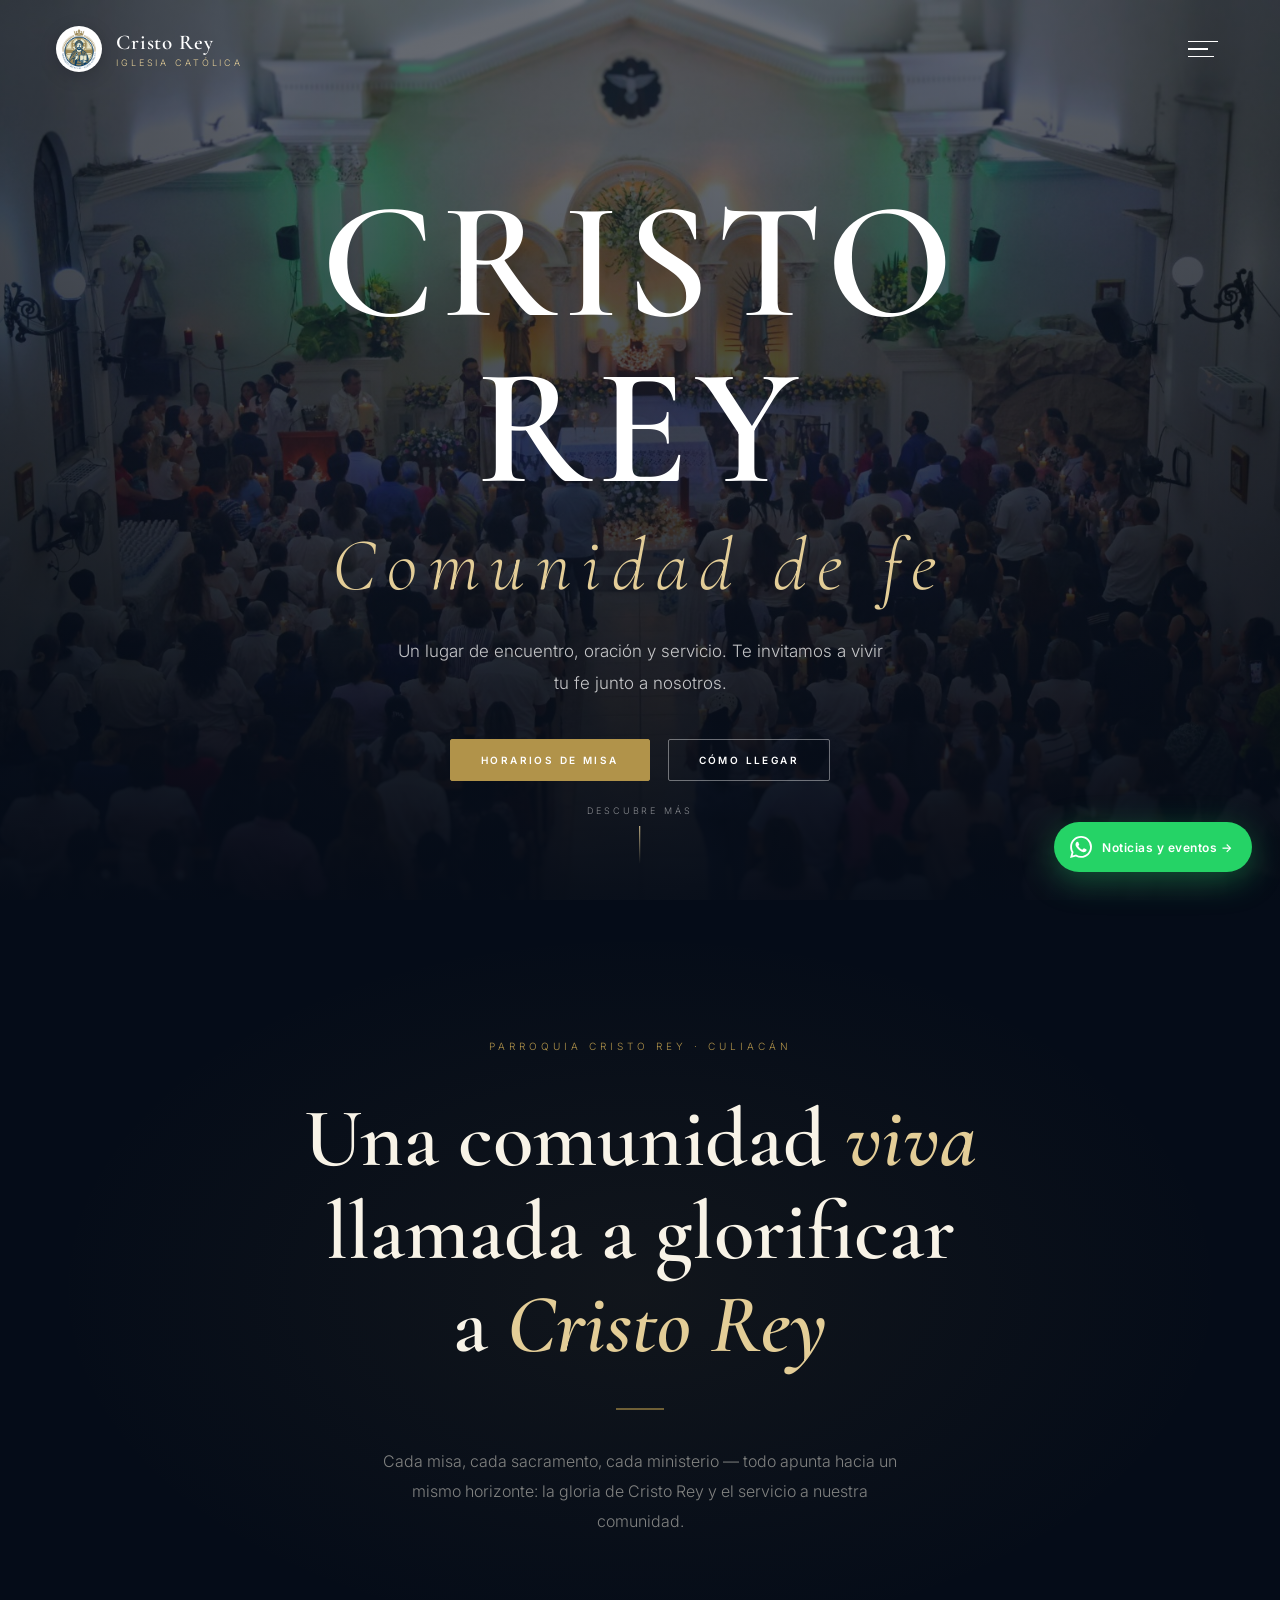
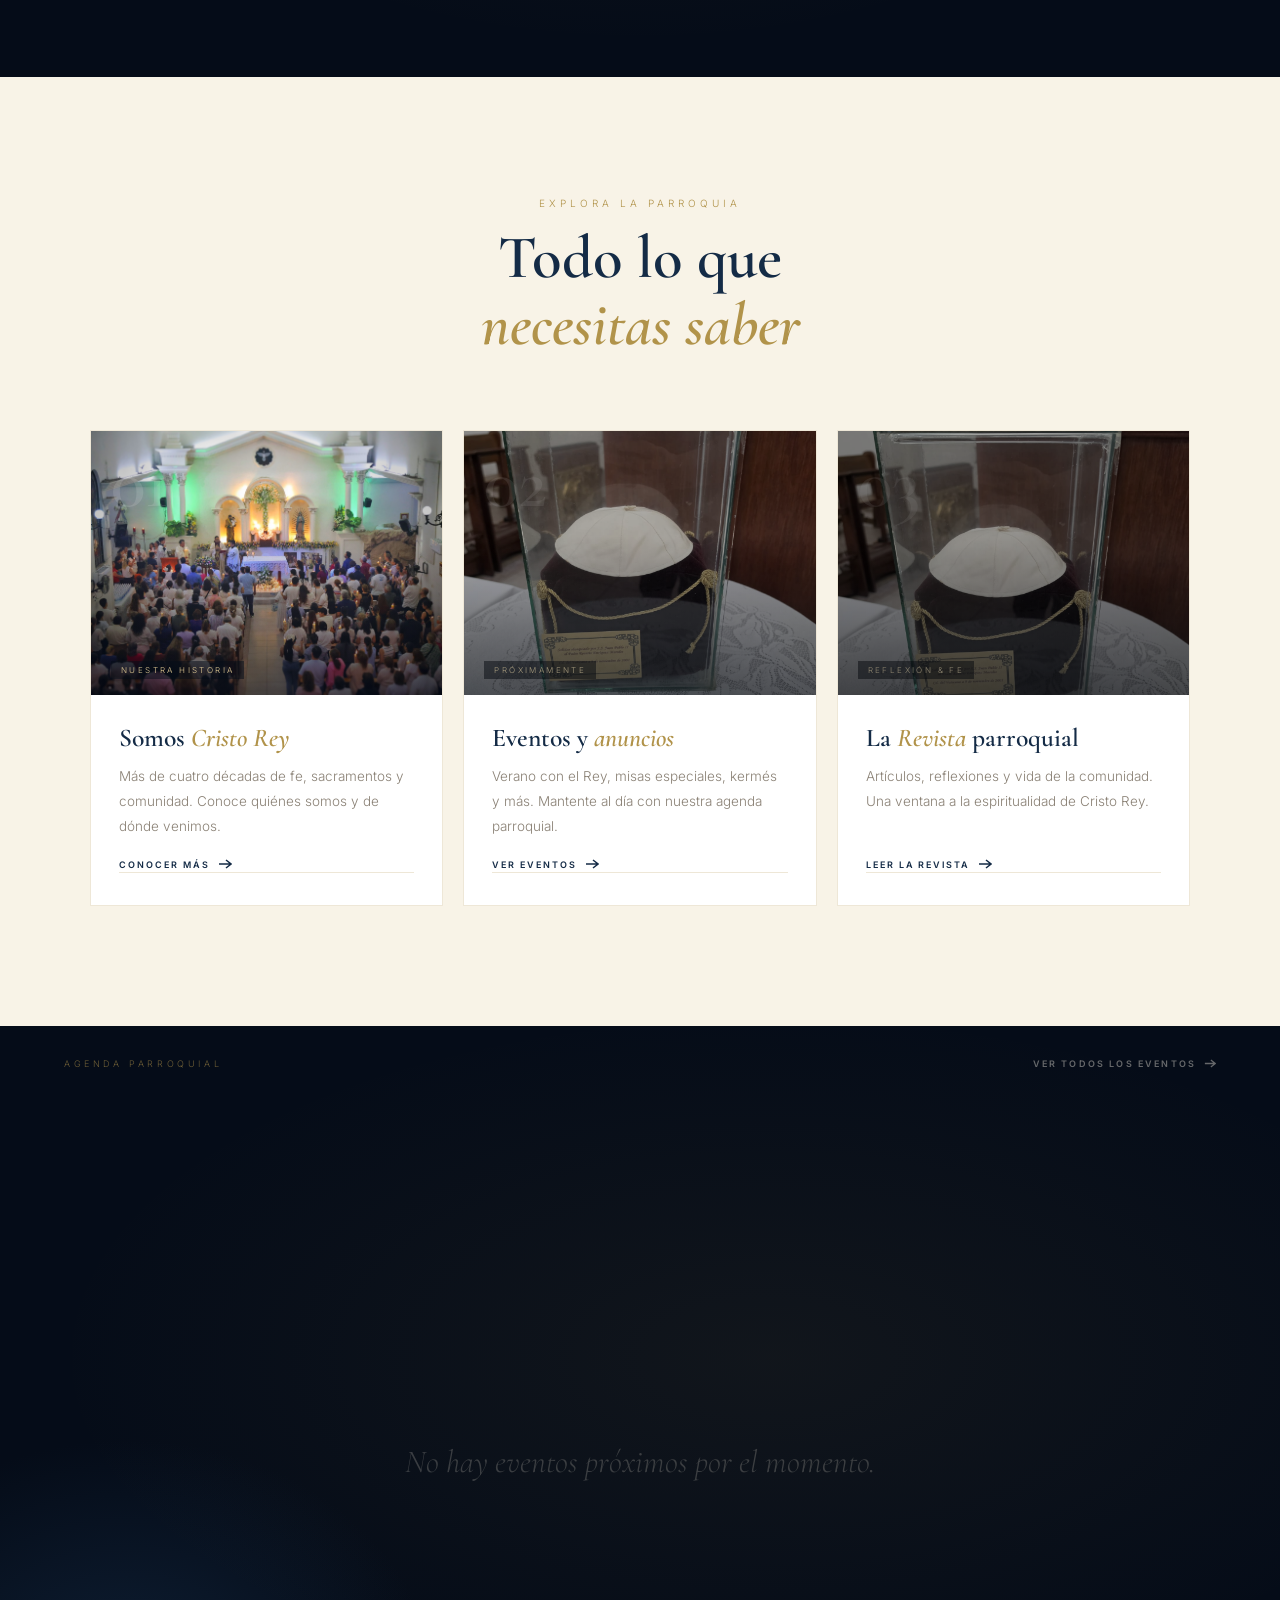
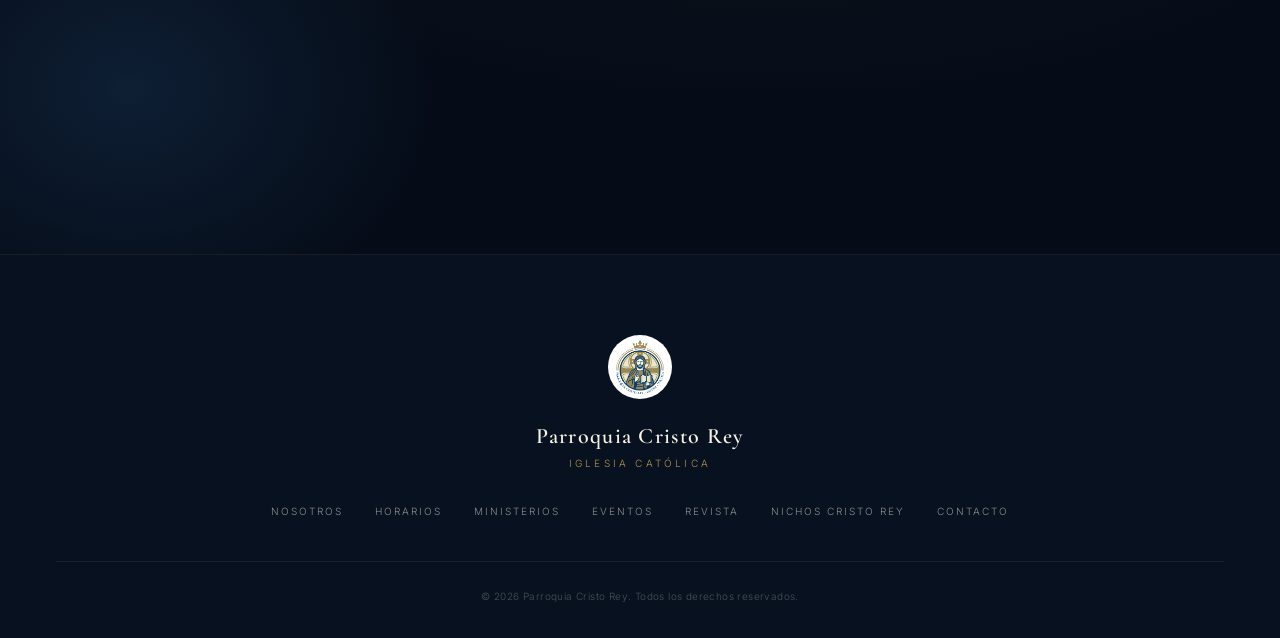
==== index.html @ 1d9d5482 "Events: always-running countdown, days/hours/min, live state fixed" ====
<!DOCTYPE html>
<html lang="es">
<head>
  <meta charset="UTF-8"/>
  <meta name="viewport" content="width=device-width, initial-scale=1.0"/>
  <title>Parroquia Cristo Rey</title>
  <meta name="description" content="Parroquia Cristo Rey — Iglesia Católica en Culiacán, Sinaloa. Horarios de misas, sacramentos, ministerios y eventos."/>
  <!-- Favicon -->
  <link rel="icon" type="image/png" href="/TNY-Media/assets/logo.png"/>
  <link rel="apple-touch-icon" href="/TNY-Media/assets/logo.png"/>
  <!-- Open Graph -->
  <meta property="og:site_name" content="Parroquia Cristo Rey"/>
  <meta property="og:locale" content="es_MX"/>
  <meta property="og:image" content="/TNY-Media/assets/hero.jpeg"/>
  <link href="https://fonts.googleapis.com/css2?family=Cormorant+Garamond:ital,wght@0,300;0,400;0,500;0,600;1,300;1,400;1,600&family=Inter:wght@300;400;500;600;700;800;900&display=swap" rel="stylesheet"/>
  <style>
    *, *::before, *::after { box-sizing: border-box; margin: 0; padding: 0; }
    :root {
      --navy: #142b46; --navy2: #08111f; --black: #050c18;
      --gold: #b1934a; --gold2: #e3cd97;
      --cream: #f8f3e7; --paper: #efe6d2; --ink: #1a2230;
      --mid: #8a8175; --line: rgba(177,147,74,0.22); --white: #ffffff;
    }
    html { scroll-behavior: smooth; }
    body { font-family: 'Inter', sans-serif; font-weight: 300; color: var(--ink); background: var(--cream); overflow-x: hidden; }
    h1, h2, h3, h4 { font-family: 'Cormorant Garamond', serif; }
    img { max-width: 100%; display: block; }
    a { text-decoration: none; }

    .reveal { opacity: 0; transform: translateY(28px); transition: opacity 0.9s ease, transform 0.9s ease; }
    .reveal-scale { opacity: 0; transform: scale(0.96); transition: opacity 0.9s ease, transform 0.9s ease; }
    .reveal.in, .reveal-scale.in { opacity: 1; transform: none; }

    /* SCROLL PROGRESS */
    #scrollBar { position: fixed; top: 0; left: 0; height: 3px; background: linear-gradient(90deg, var(--gold), var(--gold2)); width: 0%; z-index: 1002; transition: width 0.1s linear; }

    /* HEADER */
    header {
      position: fixed; top: 0; left: 0; right: 0; z-index: 1001;
      display: flex; align-items: center; justify-content: space-between;
      padding: 26px 56px;
      transition: background 0.4s, padding 0.4s, border-color 0.4s, box-shadow 0.4s;
      border-bottom: 1px solid transparent;
    }
    header.solid { background: rgba(248,243,231,0.92); backdrop-filter: blur(10px); padding: 16px 56px; border-color: var(--line); box-shadow: 0 8px 30px rgba(20,43,70,0.05); }
    .brand { display: flex; align-items: center; gap: 14px; color: var(--white); transition: color 0.4s; }
    header.solid .brand { color: var(--navy); }
    .brand-logo { width: 46px; height: 46px; border-radius: 50%; background: var(--white); display: flex; align-items: center; justify-content: center; flex-shrink: 0; overflow: hidden; padding: 3px; box-shadow: 0 4px 18px rgba(0,0,0,0.18); }
    .brand-logo img { width: 100%; height: 100%; object-fit: contain; }
    .brand-text { display: flex; flex-direction: column; line-height: 1.25; }
    .brand-text .name { font-family: 'Cormorant Garamond', serif; font-weight: 600; font-size: 21px; letter-spacing: 0.04em; }
    .brand-text .sub { font-size: 9px; letter-spacing: 0.32em; text-transform: uppercase; color: var(--gold2); }
    header.solid .brand-text .sub { color: var(--gold); }
    .menu-btn { display: flex; flex-direction: column; justify-content: center; gap: 6px; background: none; border: none; cursor: pointer; padding: 6px; z-index: 1001; color: var(--white); transition: color 0.4s; }
    header.solid .menu-btn { color: var(--navy); }
    .menu-btn span { display: block; height: 1.5px; background: currentColor; transition: width 0.4s, transform 0.4s, opacity 0.3s; }
    .menu-btn span:nth-child(1) { width: 30px; }
    .menu-btn span:nth-child(2) { width: 20px; }
    .menu-btn span:nth-child(3) { width: 26px; }
    .menu-btn.open span:nth-child(1) { width: 26px; transform: translateY(7.5px) rotate(45deg); }
    .menu-btn.open span:nth-child(2) { opacity: 0; width: 0; }
    .menu-btn.open span:nth-child(3) { width: 26px; transform: translateY(-7.5px) rotate(-45deg); }

    /* NAV OVERLAY */
    .nav-overlay { position: fixed; inset: 0; z-index: 1000; display: grid; grid-template-columns: 1fr 400px; pointer-events: none; overflow: hidden; }
    .nav-panel-left { background: var(--black); display: flex; flex-direction: column; justify-content: center; padding: 100px 72px 80px; transform: translateX(-100%); transition: transform 0.72s cubic-bezier(0.76,0,0.24,1); }
    .nav-panel-right { position: relative; overflow-y: auto; overflow-x: hidden; transform: translateX(100%); transition: transform 0.72s cubic-bezier(0.76,0,0.24,1) 0.06s; background: linear-gradient(135deg, #0d1e36 0%, #1a3875 40%, #b1934a 80%, #e8a020 100%); }
    .nav-panel-right-inner { position: relative; z-index: 1; min-height: 100%; display: flex; flex-direction: column; justify-content: flex-end; padding: 120px 44px 56px; }
    .nav-overlay.open { pointer-events: all; }
    .nav-overlay.open .nav-panel-left { transform: translateX(0); }
    .nav-overlay.open .nav-panel-right { transform: translateX(0); }
    .nav-links { list-style: none; }
    .nav-links li { opacity: 0; transform: translateY(24px); transition: opacity 0.5s ease, transform 0.5s ease; }
    .nav-overlay.open .nav-links li:nth-child(1) { opacity:1; transform:none; transition-delay:0.30s; }
    .nav-overlay.open .nav-links li:nth-child(2) { opacity:1; transform:none; transition-delay:0.38s; }
    .nav-overlay.open .nav-links li:nth-child(3) { opacity:1; transform:none; transition-delay:0.46s; }
    .nav-overlay.open .nav-links li:nth-child(4) { opacity:1; transform:none; transition-delay:0.54s; }
    .nav-overlay.open .nav-links li:nth-child(5) { opacity:1; transform:none; transition-delay:0.62s; }
    .nav-overlay.open .nav-links li:nth-child(6) { opacity:1; transform:none; transition-delay:0.70s; }
    .nav-links a { display: block; font-family: 'Cormorant Garamond', serif; font-size: clamp(2.8rem, 5.5vw, 4.4rem); font-weight: 600; line-height: 1.1; color: rgba(248,243,231,0.18); padding: 10px 0; letter-spacing: 0.02em; transition: color 0.3s, letter-spacing 0.4s; position: relative; }
    .nav-links a:hover { color: var(--cream); letter-spacing: 0.06em; }
    .nav-links a span { display: inline-block; position: relative; }
    .nav-links a span::after { content: ''; position: absolute; left: 0; bottom: -2px; width: 0; height: 1px; background: var(--gold); transition: width 0.4s; }
    .nav-links a:hover span::after { width: 100%; }
    .nav-bottom { margin-top: 48px; padding-top: 28px; border-top: 1px solid rgba(177,147,74,0.2); display: flex; gap: 40px; opacity: 0; transition: opacity 0.5s ease 0.75s; }
    .nav-overlay.open .nav-bottom { opacity: 1; }
    .nav-bottom-item { font-size: 11px; letter-spacing: 0.2em; text-transform: uppercase; color: rgba(248,243,231,0.35); line-height: 1.8; }
    .nav-bottom-item strong { display: block; color: rgba(248,243,231,0.65); font-weight: 500; margin-bottom: 4px; }
    .nav-event-badge { display: inline-block; background: var(--gold); color: var(--white); font-size: 9px; font-weight: 600; letter-spacing: 0.24em; text-transform: uppercase; padding: 5px 12px; margin-bottom: 20px; opacity: 0; transform: translateY(16px); transition: opacity 0.5s ease 0.6s, transform 0.5s ease 0.6s; }
    .nav-event-title { font-family: 'Cormorant Garamond', serif; font-size: clamp(2.4rem, 4vw, 3.6rem); font-weight: 600; line-height: 1.1; color: var(--white); margin-bottom: 16px; opacity: 0; transform: translateY(16px); transition: opacity 0.5s ease 0.68s, transform 0.5s ease 0.68s; }
    .nav-event-meta { font-size: 12px; letter-spacing: 0.2em; text-transform: uppercase; color: rgba(255,255,255,0.58); margin-bottom: 28px; line-height: 1.9; opacity: 0; transform: translateY(12px); transition: opacity 0.5s ease 0.74s, transform 0.5s ease 0.74s; }
    .nav-event-cta { display: inline-flex; align-items: center; gap: 10px; font-size: 10px; font-weight: 600; letter-spacing: 0.24em; text-transform: uppercase; color: var(--cream); border: 1px solid rgba(255,255,255,0.35); padding: 14px 26px; opacity: 0; transform: translateY(12px); transition: opacity 0.5s ease 0.80s, transform 0.5s ease 0.80s, background 0.3s, border-color 0.3s; }
    .nav-event-cta:hover { background: var(--gold); border-color: var(--gold); }
    .nav-overlay.open .nav-event-badge, .nav-overlay.open .nav-event-title, .nav-overlay.open .nav-event-meta, .nav-overlay.open .nav-event-cta { opacity: 1; transform: none; }
    .nav-event-deco { position: absolute; top: 0; right: 0; width: 70%; height: 100%; background: radial-gradient(ellipse at top right, rgba(255,255,255,0.06) 0%, transparent 60%); pointer-events: none; }
    .nav-event-number { position: absolute; top: 40px; right: 36px; font-family: 'Cormorant Garamond', serif; font-size: 9rem; font-weight: 600; line-height: 1; color: rgba(255,255,255,0.04); pointer-events: none; letter-spacing: -0.04em; }

    /* HERO */
    .hero {
      position: relative; min-height: 100vh;
      display: flex; flex-direction: column; align-items: center; justify-content: center;
      text-align: center; padding: 140px 24px 80px; overflow: hidden;
    }
    .hero-bg {
      position: absolute; inset: 0;
      background: url('assets/hero.jpeg') center 28% / cover no-repeat;
      will-change: transform;
    }
    .hero-bg::after {
      content: ''; position: absolute; inset: 0;
      background: linear-gradient(180deg, rgba(5,12,24,0.55) 0%, rgba(5,12,24,0.82) 65%, rgba(5,12,24,0.97) 100%);
    }
    .hero-content { position: relative; z-index: 2; max-width: 940px; }
    .hero-eyebrow { display: block; font-size: 11px; letter-spacing: 0.5em; text-transform: uppercase; color: var(--gold2); margin-bottom: 30px; animation: heroIn 1s ease 0.2s both; }
    .hero h1 { font-weight: 600; font-size: clamp(4.5rem, 13vw, 11rem); line-height: 1; letter-spacing: 0.04em; color: var(--white); text-transform: uppercase; animation: heroIn 1s ease 0.5s both; }
    .hero h1 em { display: block; font-style: italic; font-weight: 300; font-size: 0.45em; letter-spacing: 0.15em; color: var(--gold2); text-transform: none; margin-top: 16px; }
    .hero p { font-size: 17px; line-height: 1.9; color: rgba(255,255,255,0.75); max-width: 500px; margin: 32px auto 40px; font-weight: 300; animation: heroIn 1s ease 0.8s both; }
    .hero-cta { display: flex; gap: 18px; justify-content: center; flex-wrap: wrap; animation: heroIn 1s ease 1.0s both; }
    .btn { display: inline-block; font-size: 10px; font-weight: 600; letter-spacing: 0.24em; text-transform: uppercase; padding: 14px 30px; border-radius: 2px; transition: all 0.25s; border: 1px solid transparent; }
    .btn-gold { background: var(--gold); color: var(--white); border-color: var(--gold); }
    .btn-gold:hover { background: transparent; color: var(--gold); }
    .btn-outline { border-color: rgba(255,255,255,0.4); color: var(--white); }
    .btn-outline:hover { background: rgba(255,255,255,0.1); border-color: var(--gold2); }
    .hero-scroll { position: absolute; bottom: 36px; left: 50%; transform: translateX(-50%); z-index: 2; display: flex; flex-direction: column; align-items: center; gap: 10px; color: rgba(255,255,255,0.5); font-size: 9px; letter-spacing: 0.32em; text-transform: uppercase; }
    .hero-scroll .stick { width: 1px; height: 38px; background: linear-gradient(180deg, var(--gold2), transparent); animation: stickPulse 2.4s ease-in-out infinite; }
    @keyframes stickPulse { 0%,100% { opacity:0.4; } 50% { opacity:1; } }
    @keyframes heroIn { from { opacity:0; transform: translateY(32px); } to { opacity:1; transform:none; } }

    /* STATEMENT */
    .statement { background: var(--black); padding: 140px 24px; text-align: center; position: relative; overflow: hidden; }
    .statement::before { content: ''; position: absolute; inset: 0; background: radial-gradient(ellipse at 50% 50%, rgba(177,147,74,0.07) 0%, transparent 65%); }
    .statement-inner { position: relative; z-index: 1; max-width: 900px; margin: 0 auto; }
    .st-tag { font-size: 10px; letter-spacing: 0.4em; text-transform: uppercase; color: var(--gold); margin-bottom: 40px; display: block; }
    .st-text { font-family: 'Cormorant Garamond', serif; font-weight: 600; font-size: clamp(2.6rem, 6.5vw, 5.5rem); line-height: 1.12; color: var(--cream); }
    .st-text em { font-style: italic; color: var(--gold2); }
    .st-line { width: 48px; height: 2px; background: var(--gold); margin: 36px auto; opacity: 0.6; }
    .st-sub { font-size: 16px; color: rgba(248,243,231,0.5); line-height: 1.9; max-width: 520px; margin: 0 auto; }

    /* TEASER CARDS */
    .teasers { background: var(--cream); padding: 120px 56px; }
    .teasers-head { text-align: center; margin-bottom: 72px; }
    .teasers-head .label { font-size: 10px; letter-spacing: 0.4em; text-transform: uppercase; color: var(--gold); margin-bottom: 16px; display: block; }
    .teasers-head h2 { font-family: 'Cormorant Garamond', serif; font-weight: 600; font-size: clamp(2.4rem, 5vw, 3.8rem); color: var(--navy); line-height: 1.1; }
    .teasers-head h2 em { font-style: italic; color: var(--gold); }
    .teasers-grid { display: grid; grid-template-columns: repeat(3, 1fr); gap: 20px; max-width: 1100px; margin: 0 auto; }
    .teaser-card {
      position: relative; overflow: hidden; border: 1px solid var(--line);
      display: flex; flex-direction: column; min-height: 420px;
      transition: box-shadow 0.35s, transform 0.35s;
      background: var(--white);
    }
    .teaser-card:hover { box-shadow: 0 24px 60px rgba(20,43,70,0.12); transform: translateY(-6px); }
    .teaser-img {
      aspect-ratio: 4/3; flex-shrink: 0;
      background: url('assets/hero.jpeg') center / cover no-repeat;
      position: relative;
    }
    .teaser-img::after { content: ''; position: absolute; inset: 0; background: linear-gradient(to bottom, transparent 40%, rgba(5,12,24,0.55) 100%); transition: opacity 0.35s; }
    .teaser-card:hover .teaser-img::after { opacity: 0.7; }
    .teaser-img-dark { background-image: url('assets/gallery/images/1782245668051.jpeg'); background-position: center; filter: brightness(0.75) saturate(0.7); }
    .teaser-img-mid { background-image: url('assets/gallery/images/1782245670287.jpeg'); background-position: center 40%; filter: brightness(0.65) saturate(0.6); }
    .teaser-num { position: absolute; top: 16px; left: 20px; font-family: 'Cormorant Garamond', serif; font-size: 4.5rem; font-weight: 600; color: rgba(255,255,255,0.12); line-height: 1; z-index: 1; }
    .teaser-tag { position: absolute; bottom: 16px; left: 20px; font-size: 8px; letter-spacing: 0.3em; text-transform: uppercase; color: var(--gold2); background: rgba(5,12,24,0.5); padding: 4px 10px; z-index: 1; }
    .teaser-body { padding: 28px 28px 32px; flex: 1; display: flex; flex-direction: column; }
    .teaser-body h3 { font-family: 'Cormorant Garamond', serif; font-weight: 600; font-size: 1.6rem; color: var(--navy); margin-bottom: 10px; line-height: 1.2; }
    .teaser-body h3 em { font-style: italic; color: var(--gold); }
    .teaser-body p { font-size: 13.5px; line-height: 1.85; color: var(--mid); flex: 1; }
    .teaser-link { display: inline-flex; align-items: center; gap: 8px; margin-top: 20px; font-size: 9px; font-weight: 600; letter-spacing: 0.22em; text-transform: uppercase; color: var(--navy); border-bottom: 1px solid var(--line); padding-bottom: 2px; transition: color 0.2s, border-color 0.2s; }
    .teaser-link:hover { color: var(--gold); border-color: var(--gold); }
    .teaser-link svg { transition: transform 0.2s; }
    .teaser-card:hover .teaser-link svg { transform: translateX(4px); }

    /* NEXT EVENT TEASER */
    /* ── CINEMATIC EVENTS SECTION ── */
    .events-sec {
      position: relative; background: var(--black); overflow: hidden;
      min-height: 92vh; display: flex; flex-direction: column;
    }
    /* Atmospheric background glow */
    .events-sec::before {
      content: ''; position: absolute; inset: 0; pointer-events: none;
      background: radial-gradient(ellipse 80% 60% at 60% 40%, rgba(177,147,74,0.07) 0%, transparent 70%),
                  radial-gradient(ellipse 40% 50% at 10% 80%, rgba(20,43,70,0.6) 0%, transparent 60%);
    }
    /* Decorative large number watermark */
    .ev-deco-num {
      position: absolute; right: 48px; top: 50%; transform: translateY(-55%);
      font-family: 'Cormorant Garamond', serif; font-size: clamp(14rem, 22vw, 22rem);
      font-weight: 600; line-height: 1; color: rgba(177,147,74,0.04);
      pointer-events: none; letter-spacing: -0.04em; user-select: none;
    }

    /* Top strip */
    .ev-topbar {
      display: flex; align-items: center; justify-content: space-between;
      padding: 32px 64px 0; position: relative; z-index: 1;
    }
    .ev-topbar-label { font-size: 9px; letter-spacing: 0.4em; text-transform: uppercase; color: rgba(177,147,74,0.6); }
    .ev-topbar-link { display: inline-flex; align-items: center; gap: 8px; font-size: 9px; font-weight: 600; letter-spacing: 0.24em; text-transform: uppercase; color: rgba(248,243,231,0.4); transition: color 0.2s; }
    .ev-topbar-link:hover { color: var(--gold2); }

    /* Main content */
    .ev-main {
      flex: 1; display: grid; grid-template-columns: 1fr auto;
      align-items: center; gap: 60px;
      padding: 48px 64px 40px; position: relative; z-index: 1;
    }

    /* Left — event info */
    .ev-badge-row { display: flex; align-items: center; gap: 12px; margin-bottom: 24px; }
    .ev-live-dot { width: 8px; height: 8px; border-radius: 50%; background: var(--gold); flex-shrink: 0; animation: pulse 1.8s ease-in-out infinite; }
    .ev-badge { font-size: 9px; font-weight: 700; letter-spacing: 0.32em; text-transform: uppercase; color: var(--gold); }
    .ev-series-pill { font-size: 9px; letter-spacing: 0.2em; text-transform: uppercase; color: rgba(248,243,231,0.35); background: rgba(255,255,255,0.04); border: 1px solid rgba(255,255,255,0.08); padding: 3px 10px; }
    .ev-main-title {
      font-family: 'Cormorant Garamond', serif;
      font-size: clamp(3rem, 5.5vw, 5.2rem);
      font-weight: 600; line-height: 1.05; color: var(--cream);
      margin-bottom: 20px; letter-spacing: -0.01em;
    }
    .ev-main-title em { font-style: italic; color: var(--gold2); }
    .ev-main-desc { font-size: 13px; line-height: 1.9; color: rgba(248,243,231,0.42); max-width: 440px; margin-bottom: 36px; }
    .ev-main-meta { display: flex; align-items: center; gap: 28px; flex-wrap: wrap; }
    .ev-meta-item { display: flex; align-items: center; gap: 8px; font-size: 11px; letter-spacing: 0.12em; color: rgba(248,243,231,0.55); }
    .ev-meta-item svg { color: var(--gold); opacity: 0.8; }

    /* Right — countdown */
    .ev-countdown { text-align: center; flex-shrink: 0; }
    .ev-countdown-label { font-size: 8px; letter-spacing: 0.36em; text-transform: uppercase; color: rgba(248,243,231,0.3); margin-bottom: 16px; }
    .ev-digits { display: flex; align-items: flex-start; gap: 4px; }
    .ev-digit-block { display: flex; flex-direction: column; align-items: center; }
    .ev-digit-num {
      font-family: 'Cormorant Garamond', serif;
      font-size: clamp(3.8rem, 6vw, 6rem);
      font-weight: 600; line-height: 1; color: var(--cream);
      background: rgba(255,255,255,0.03); border: 1px solid rgba(177,147,74,0.12);
      padding: 12px 18px; min-width: 90px; text-align: center;
      transition: color 0.3s;
    }
    .ev-digit-sep {
      font-family: 'Cormorant Garamond', serif;
      font-size: clamp(3rem, 5vw, 4.8rem); font-weight: 300;
      color: rgba(177,147,74,0.4); line-height: 1.15;
      padding: 12px 2px;
    }
    .ev-digit-unit { font-size: 8px; letter-spacing: 0.24em; text-transform: uppercase; color: rgba(248,243,231,0.28); margin-top: 8px; }
    .ev-countdown-passed { font-family: 'Cormorant Garamond', serif; font-size: 1.6rem; font-style: italic; color: var(--gold2); text-align: center; }

    /* EN VIVO state */
    .events-sec.ev-live::before {
      background: radial-gradient(ellipse 90% 70% at 55% 40%, rgba(177,147,74,0.13) 0%, transparent 65%),
                  radial-gradient(ellipse 40% 50% at 10% 80%, rgba(20,43,70,0.6) 0%, transparent 60%);
      animation: evGlowPulse 3s ease-in-out infinite;
    }
    @keyframes evGlowPulse {
      0%,100% { opacity: 1; } 50% { opacity: 0.55; }
    }
    .ev-live-badge {
      display: inline-flex; align-items: center; gap: 10px;
      background: rgba(177,147,74,0.12); border: 1px solid rgba(177,147,74,0.4);
      padding: 8px 18px; margin-bottom: 24px;
    }
    .ev-live-dot-big {
      width: 10px; height: 10px; border-radius: 50%; background: #e74c3c; flex-shrink: 0;
      box-shadow: 0 0 0 0 rgba(231,76,60,0.6);
      animation: liveRing 1.4s ease-out infinite;
    }
    @keyframes liveRing {
      0% { box-shadow: 0 0 0 0 rgba(231,76,60,0.7); }
      70% { box-shadow: 0 0 0 12px rgba(231,76,60,0); }
      100% { box-shadow: 0 0 0 0 rgba(231,76,60,0); }
    }
    .ev-live-text { font-size: 10px; font-weight: 700; letter-spacing: 0.32em; text-transform: uppercase; color: var(--gold2); }
    .ev-live-block { text-align: center; padding: 16px 0; }
    .ev-live-now { font-family: 'Cormorant Garamond', serif; font-size: clamp(2.4rem, 4vw, 3.8rem); font-style: italic; color: var(--cream); line-height: 1.1; }
    .ev-live-sub { font-size: 10px; letter-spacing: 0.28em; text-transform: uppercase; color: rgba(248,243,231,0.35); margin-top: 10px; }

    /* Week strip */
    .ev-week-strip {
      display: flex; border-top: 1px solid rgba(177,147,74,0.1);
      position: relative; z-index: 1;
    }
    .ev-week-day {
      flex: 1; padding: 20px 16px 22px; text-align: center;
      border-right: 1px solid rgba(177,147,74,0.08);
      cursor: default; transition: background 0.2s;
      position: relative; overflow: hidden;
    }
    .ev-week-day:last-child { border-right: none; }
    .ev-week-day.ev-day-active { background: rgba(177,147,74,0.09); }
    .ev-week-day.ev-day-active::before {
      content: ''; position: absolute; top: 0; left: 0; right: 0; height: 2px;
      background: linear-gradient(90deg, var(--gold), var(--gold2));
    }
    .ev-week-day.ev-day-past { opacity: 0.35; }
    .ev-week-day-name { font-size: 8px; letter-spacing: 0.26em; text-transform: uppercase; color: rgba(248,243,231,0.35); margin-bottom: 6px; }
    .ev-week-day.ev-day-active .ev-week-day-name { color: var(--gold); }
    .ev-week-day-num { font-family: 'Cormorant Garamond', serif; font-size: 1.8rem; font-weight: 600; color: rgba(248,243,231,0.5); line-height: 1; margin-bottom: 8px; }
    .ev-week-day.ev-day-active .ev-week-day-num { color: var(--cream); }
    .ev-week-day-title { font-size: 9px; line-height: 1.4; color: rgba(248,243,231,0.3); }
    .ev-week-day.ev-day-active .ev-week-day-title { color: rgba(248,243,231,0.65); }

    /* Fallback no-event */
    .ev-empty { flex: 1; display: flex; align-items: center; justify-content: center; padding: 80px 64px; font-family: 'Cormorant Garamond', serif; font-size: 2rem; font-style: italic; color: rgba(248,243,231,0.2); }

    @keyframes pulse { 0%,100%{opacity:1;transform:scale(1)} 50%{opacity:.4;transform:scale(0.85)} }

    /* FOOTER */
    footer { background: var(--navy2); color: rgba(248,243,231,0.55); padding: 80px 56px 36px; text-align: center; border-top: 1px solid rgba(177,147,74,0.1); }
    .footer-logo { width: 64px; height: 64px; border-radius: 50%; background: var(--white); margin: 0 auto 24px; display: flex; align-items: center; justify-content: center; padding: 5px; }
    .footer-logo img { width: 100%; height: 100%; object-fit: contain; }
    footer .fname { font-family: 'Cormorant Garamond', serif; font-weight: 600; font-size: 22px; color: var(--cream); letter-spacing: 0.06em; margin-bottom: 8px; }
    footer .ftag { font-size: 10px; letter-spacing: 0.32em; text-transform: uppercase; color: var(--gold); margin-bottom: 36px; }
    .footer-nav { display: flex; gap: 32px; justify-content: center; flex-wrap: wrap; margin-bottom: 44px; }
    .footer-nav a { font-size: 10px; letter-spacing: 0.2em; text-transform: uppercase; color: rgba(248,243,231,0.55); transition: color 0.2s; }
    .footer-nav a:hover { color: var(--gold2); }
    footer .copy { font-size: 10px; letter-spacing: 0.04em; color: rgba(248,243,231,0.28); padding-top: 28px; border-top: 1px solid rgba(248,243,231,0.07); }

    @media (max-width: 860px) {
      header { padding: 20px 24px; } header.solid { padding: 14px 24px; }
      .teasers { padding: 80px 24px; }
      .teasers-grid { grid-template-columns: 1fr; gap: 16px; }
      .teaser-card { min-height: auto; }
      .events-sec { min-height: auto; }
      .ev-topbar { padding: 24px 24px 0; }
      .ev-main { grid-template-columns: 1fr; gap: 40px; padding: 36px 24px 28px; }
      .ev-countdown { display: flex; flex-direction: column; align-items: flex-start; }
      .ev-digit-num { font-size: 3rem; padding: 8px 14px; min-width: 70px; }
      .ev-digit-sep { font-size: 2.6rem; }
      .ev-deco-num { display: none; }
      .ev-week-strip { flex-wrap: wrap; }
      .ev-week-day { flex: 0 0 calc(100% / 5); padding: 14px 8px 16px; }
      .ev-week-day-title { display: none; }
      .ev-main-title { font-size: clamp(2.4rem, 9vw, 4rem); }
      .nav-overlay { grid-template-columns: 1fr; } .nav-panel-right { display: none; }
      .nav-panel-left { padding: 100px 36px 56px; overflow-y: auto; justify-content: flex-start; }
      footer { padding: 60px 24px 28px; }
    }
    @media (max-width: 580px) { .hero h1 { font-size: clamp(3.6rem, 12vw, 5.5rem); } }
    .nav-mobile-event {
      display: none;
    }
    @media (max-width: 860px) {
      .nav-mobile-event {
        display: block;
        margin-top: 32px;
        padding: 20px 24px;
        background: linear-gradient(135deg, #0d1e36, #1a3875);
        border: 1px solid rgba(177,147,74,0.3);
        border-radius: 4px;
        text-decoration: none;
        opacity: 0;
        transition: opacity 0.5s ease 0.78s;
      }
      .nav-overlay.open .nav-mobile-event { opacity: 1; }
      .nav-mobile-event-badge {
        display: inline-block;
        background: #b1934a;
        color: #fff;
        font-size: 9px;
        font-weight: 600;
        letter-spacing: 0.22em;
        text-transform: uppercase;
        padding: 4px 10px;
        margin-bottom: 10px;
      }
      .nav-mobile-event-title {
        display: block;
        font-family: 'Cormorant Garamond', serif;
        font-size: 1.8rem;
        font-weight: 600;
        color: #f8f3e7;
        line-height: 1.2;
        margin-bottom: 8px;
      }
      .nav-mobile-event-sub {
        display: block;
        font-size: 11px;
        letter-spacing: 0.14em;
        text-transform: uppercase;
        color: rgba(248,243,231,0.55);
      }
    }

    /* WHATSAPP FLOAT */
    .wa-float {
      position: fixed;
      bottom: 28px;
      right: 28px;
      z-index: 999;
      display: flex;
      align-items: center;
      gap: 10px;
      background: #25D366;
      color: #fff;
      border-radius: 50px;
      padding: 14px 20px 14px 16px;
      box-shadow: 0 8px 32px rgba(37,211,102,0.35);
      text-decoration: none;
      font-family: 'Inter', sans-serif;
      font-size: 12px;
      font-weight: 600;
      letter-spacing: 0.04em;
      transition: transform 0.25s, box-shadow 0.25s;
      animation: waIn 0.6s ease 1.5s both;
    }
    .wa-float:hover { transform: translateY(-3px); box-shadow: 0 14px 40px rgba(37,211,102,0.45); }
    @keyframes waIn { from { opacity:0; transform:translateY(20px); } to { opacity:1; transform:translateY(0); } }
    .wa-float svg { width: 22px; height: 22px; fill: #fff; flex-shrink: 0; }
    .wa-float-label { white-space: nowrap; }
    @media (max-width: 600px) {
      .wa-float { padding: 11px 14px 11px 12px; bottom: 18px; right: 14px; font-size: 11px; gap: 8px; }
      .wa-float svg { width: 20px; height: 20px; }
    }
  </style>
</head>
<body>

<div id="scrollBar"></div>

<!-- HEADER -->
<header id="header">
  <a class="brand" href="index.html">
    <span class="brand-logo"><img src="assets/logo.png" alt="Parroquia Cristo Rey"/></span>
    <span class="brand-text">
      <span class="name">Cristo Rey</span>
      <span class="sub">Iglesia Católica</span>
    </span>
  </a>
  <button class="menu-btn" id="menuBtn" aria-label="Abrir menú" aria-expanded="false">
    <span></span><span></span><span></span>
  </button>
</header>

<!-- NAV OVERLAY -->
<div class="nav-overlay" id="navOverlay" role="dialog" aria-label="Navegación principal" aria-hidden="true">
  <div class="nav-panel-left">
    <ul class="nav-links">
      <li><a href="nosotros/"><span>Vida Parroquial</span></a></li>
      <li><a href="horarios/"><span>Horarios</span></a></li>
      <li><a href="ministerios/"><span>Ministerios</span></a></li>
      <li><a href="eventos/"><span>Eventos</span></a></li>
      <li><a href="blog/"><span>Revista</span></a></li>
      <li><a href="contacto/"><span>Contacto</span></a></li>
    </ul>
    <div class="nav-bottom">
      <div class="nav-bottom-item"><strong>Dirección</strong>Parroquia Cristo Rey<br>Culiacán, Sinaloa</div>
      <div class="nav-bottom-item"><strong>Horario de oficina</strong>Mar – Sáb · 9:00 – 13:00</div>
    </div>
    <a class="nav-mobile-event" href="eventos/">
      <span class="nav-mobile-event-badge">Inscripciones abiertas</span>
      <span class="nav-mobile-event-title">Verano con el Rey</span>
      <span class="nav-mobile-event-sub">20–24 Jul · Arte · Ciencia · Deporte · $70/día</span>
    </a>
  </div>
  <div class="nav-panel-right">
    <div class="nav-event-deco"></div>
    <div class="nav-event-number">26</div>
    <div class="nav-panel-right-inner">
      <span class="nav-event-badge">Inscripciones abiertas</span>
      <div class="nav-event-title">Verano<br>con el Rey</div>
      <div class="nav-event-meta">
        Talleres · Arte · Ciencia · Deporte<br>
        20 – 24 de Julio · 9:00 A.M. – 12:00 P.M.<br>
        Niños 6–12 años · $70 por día
      </div>
      <a class="nav-event-cta" href="eventos/">
        Ver evento
        <svg width="14" height="10" viewBox="0 0 14 10" fill="none" stroke="currentColor" stroke-width="1.5"><path d="M1 5h12M8 1l5 4-5 4"/></svg>
      </a>
    </div>
  </div>
</div>

<!-- HERO -->
<section class="hero" id="inicio">
  <div class="hero-bg"></div>
  <div class="hero-content">
    <h1>Cristo Rey<em>Comunidad de fe</em></h1>
    <p>Un lugar de encuentro, oración y servicio. Te invitamos a vivir tu fe junto a nosotros.</p>
    <div class="hero-cta">
      <a class="btn btn-gold" href="horarios/">Horarios de Misa</a>
      <a class="btn btn-outline" href="contacto/">Cómo llegar</a>
    </div>
  </div>
  <a class="hero-scroll" href="#statement">
    <span>Descubre más</span>
    <span class="stick"></span>
  </a>
</section>

<!-- STATEMENT -->
<section class="statement" id="statement">
  <div class="statement-inner reveal-scale">
    <span class="st-tag">Parroquia Cristo Rey · Culiacán</span>
    <h2 class="st-text">
      Una comunidad <em>viva</em><br/>
      llamada a glorificar<br/>
      a <em>Cristo Rey</em>
    </h2>
    <div class="st-line"></div>
    <p class="st-sub">Cada misa, cada sacramento, cada ministerio — todo apunta hacia un mismo horizonte: la gloria de Cristo Rey y el servicio a nuestra comunidad.</p>
  </div>
</section>

<!-- TEASER CARDS -->
<section class="teasers">
  <div class="teasers-head reveal">
    <span class="label">Explora la parroquia</span>
    <h2>Todo lo que<br/><em>necesitas saber</em></h2>
  </div>
  <div class="teasers-grid">
    <div class="teaser-card reveal">
      <div class="teaser-img">
        <span class="teaser-num">01</span>
        <span class="teaser-tag">Nuestra historia</span>
      </div>
      <div class="teaser-body">
        <h3>Somos <em>Cristo Rey</em></h3>
        <p>Más de cuatro décadas de fe, sacramentos y comunidad. Conoce quiénes somos y de dónde venimos.</p>
        <a class="teaser-link" href="nosotros/">Conocer más <svg width="14" height="10" viewBox="0 0 14 10" fill="none" stroke="currentColor" stroke-width="1.5"><path d="M1 5h12M8 1l5 4-5 4"/></svg></a>
      </div>
    </div>
    <div class="teaser-card reveal">
      <div class="teaser-img teaser-img-dark">
        <span class="teaser-num">02</span>
        <span class="teaser-tag">Próximamente</span>
      </div>
      <div class="teaser-body">
        <h3>Eventos y <em>anuncios</em></h3>
        <p>Verano con el Rey, misas especiales, kermés y más. Mantente al día con nuestra agenda parroquial.</p>
        <a class="teaser-link" href="eventos/">Ver eventos <svg width="14" height="10" viewBox="0 0 14 10" fill="none" stroke="currentColor" stroke-width="1.5"><path d="M1 5h12M8 1l5 4-5 4"/></svg></a>
      </div>
    </div>
    <div class="teaser-card reveal">
      <div class="teaser-img teaser-img-mid">
        <span class="teaser-num">03</span>
        <span class="teaser-tag">Reflexión &amp; fe</span>
      </div>
      <div class="teaser-body">
        <h3>La <em>Revista</em> parroquial</h3>
        <p>Artículos, reflexiones y vida de la comunidad. Una ventana a la espiritualidad de Cristo Rey.</p>
        <a class="teaser-link" href="blog/">Leer la revista <svg width="14" height="10" viewBox="0 0 14 10" fill="none" stroke="currentColor" stroke-width="1.5"><path d="M1 5h12M8 1l5 4-5 4"/></svg></a>
      </div>
    </div>
  </div>
</section>

<!-- CINEMATIC EVENTS SECTION -->
<section class="events-sec" id="eventsSec">
  <div class="ev-topbar">
    <span class="ev-topbar-label">Agenda parroquial</span>
    <a class="ev-topbar-link" href="eventos/">Ver todos los eventos <svg width="12" height="9" viewBox="0 0 14 10" fill="none" stroke="currentColor" stroke-width="1.5"><path d="M1 5h12M8 1l5 4-5 4"/></svg></a>
  </div>
  <div id="evMain" class="ev-main" style="display:none;">
    <div class="ev-left">
      <div class="ev-badge-row">
        <span class="ev-live-dot" id="evLiveDot"></span>
        <span class="ev-badge" id="evBadge">Esta noche</span>
        <span class="ev-series-pill" id="evSeriesPill"></span>
      </div>
      <h2 class="ev-main-title" id="evTitle"></h2>
      <p class="ev-main-desc" id="evDesc"></p>
      <div class="ev-main-meta">
        <span class="ev-meta-item">
          <svg width="14" height="14" viewBox="0 0 24 24" fill="none" stroke="currentColor" stroke-width="1.5"><circle cx="12" cy="12" r="10"/><path d="M12 6v6l4 2"/></svg>
          <span id="evTime">7:00 P.M.</span>
        </span>
        <span class="ev-meta-item">
          <svg width="14" height="14" viewBox="0 0 24 24" fill="none" stroke="currentColor" stroke-width="1.5"><path d="M21 10c0 7-9 13-9 13S3 17 3 10a9 9 0 0118 0z"/><circle cx="12" cy="10" r="3"/></svg>
          Parroquia Cristo Rey
        </span>
      </div>
    </div>
    <div class="ev-countdown" id="evCountdown">
      <div class="ev-countdown-label" id="evCountLabel">Comienza en</div>
      <div class="ev-digits">
        <div class="ev-digit-block"><div class="ev-digit-num" id="cdH">00</div><div class="ev-digit-unit">horas</div></div>
        <div class="ev-digit-sep">:</div>
        <div class="ev-digit-block"><div class="ev-digit-num" id="cdM">00</div><div class="ev-digit-unit">min</div></div>
        <div class="ev-digit-sep">:</div>
        <div class="ev-digit-block"><div class="ev-digit-num" id="cdS">00</div><div class="ev-digit-unit">seg</div></div>
      </div>
    </div>
  </div>
  <div class="ev-week-strip" id="evWeekStrip" style="display:none;"></div>
  <div class="ev-empty" id="evEmpty" style="display:none;">No hay eventos próximos por el momento.</div>
  <div class="ev-deco-num" id="evDecoNum"></div>
</section>

<!-- FOOTER -->
<footer>
  <div class="footer-logo"><img src="assets/logo.png" alt="Parroquia Cristo Rey"/></div>
  <div class="fname">Parroquia Cristo Rey</div>
  <div class="ftag">Iglesia Católica</div>
  <div class="footer-nav">
    <a href="nosotros/">Nosotros</a>
    <a href="horarios/">Horarios</a>
    <a href="ministerios/">Ministerios</a>
    <a href="eventos/">Eventos</a>
    <a href="blog/">Revista</a>
    <a href="https://nichoscristorey.com/" target="_blank" rel="noopener">Nichos Cristo Rey</a>
    <a href="contacto/">Contacto</a>
  </div>
  <div class="copy">© 2026 Parroquia Cristo Rey. Todos los derechos reservados.</div>
</footer>

<script>
  // Header scroll
  const header = document.getElementById('header');
  const onScroll = () => header.classList.toggle('solid', window.scrollY > 60);
  window.addEventListener('scroll', onScroll); onScroll();

  // Progress bar
  window.addEventListener('scroll', () => {
    document.getElementById('scrollBar').style.width = (scrollY / (document.body.scrollHeight - innerHeight) * 100) + '%';
  });

  // Parallax hero
  const heroBg = document.querySelector('.hero-bg');
  window.addEventListener('scroll', () => { heroBg.style.transform = `translateY(${window.scrollY * 0.38}px)`; });

  // Nav overlay
  (function() {
    const btn = document.getElementById('menuBtn');
    const overlay = document.getElementById('navOverlay');
    function openNav() { overlay.classList.add('open'); overlay.setAttribute('aria-hidden','false'); btn.classList.add('open'); btn.setAttribute('aria-expanded','true'); document.body.style.overflow='hidden'; }
    function closeNav() { overlay.classList.remove('open'); overlay.setAttribute('aria-hidden','true'); btn.classList.remove('open'); btn.setAttribute('aria-expanded','false'); document.body.style.overflow=''; }
    btn.addEventListener('click', () => overlay.classList.contains('open') ? closeNav() : openNav());
    overlay.querySelectorAll('a').forEach(a => a.addEventListener('click', closeNav));
    document.addEventListener('keydown', e => { if (e.key === 'Escape') closeNav(); });
  })();

  // Scroll reveal
  const reveals = document.querySelectorAll('.reveal, .reveal-scale');
  const io = new IntersectionObserver(entries => { entries.forEach(e => { if (e.isIntersecting) e.target.classList.add('in'); }); }, { threshold: 0.12 });
  reveals.forEach(el => io.observe(el));

  // ── CINEMATIC EVENTS ──
  (function() {
    const MONTHS = ['Enero','Febrero','Marzo','Abril','Mayo','Junio','Julio','Agosto','Septiembre','Octubre','Noviembre','Diciembre'];
    const DAYS_SHORT = ['Dom','Lun','Mar','Mié','Jue','Vie','Sáb'];
    const pad = n => String(n).padStart(2,'0');

    function getToday() {
      const n = new Date();
      return `${n.getFullYear()}-${pad(n.getMonth()+1)}-${pad(n.getDate())}`;
    }

    function renderCountdown(ev, sec) {
      const cdEl = document.getElementById('evCountdown');
      const sec$ = document.getElementById('eventsSec');

      // "En vivo": event has started (after its time, up to 3h later)
      const [evH, evM] = (ev.time || '19:00').split(':').map(Number);
      const now = new Date();
      const startToday = new Date(); startToday.setHours(evH, evM, 0, 0);
      const endToday = new Date(startToday.getTime() + 3 * 3600000); // assume ~3h event

      if (now >= startToday && now < endToday) {
        // LIVE state
        sec$.classList.add('ev-live');
        document.getElementById('evBadge').textContent = 'Sucediendo ahora';
        cdEl.innerHTML = `
          <div class="ev-live-block">
            <div class="ev-live-badge">
              <div class="ev-live-dot-big"></div>
              <span class="ev-live-text">En vivo esta noche</span>
            </div>
            <div class="ev-live-now">Está pasando<br/><em>en este momento</em></div>
            <div class="ev-live-sub">7:00 P.M. · Parroquia Cristo Rey</div>
          </div>`;
        return; // no interval needed
      }

      if (now < startToday) {
        // Countdown to 7 PM
        document.getElementById('evBadge').textContent = 'Hoy';
        function tick() {
          const diff = startToday - new Date();
          if (diff <= 0) { renderCountdown(ev); return; }
          const th = Math.floor(diff / 3600000);
          const tm = Math.floor((diff % 3600000) / 60000);
          const ts = Math.floor((diff % 60000) / 1000);
          document.getElementById('cdH').textContent = pad(th);
          document.getElementById('cdM').textContent = pad(tm);
          document.getElementById('cdS').textContent = pad(ts);
        }
        document.getElementById('evCountLabel').textContent = 'Comienza en';
        cdEl.querySelector('.ev-digits').style.display = 'flex';
        tick();
        const iv = setInterval(() => {
          const d2 = startToday - new Date();
          if (d2 <= 0) { clearInterval(iv); renderCountdown(ev); return; }
          const th = Math.floor(d2/3600000), tm = Math.floor((d2%3600000)/60000), ts = Math.floor((d2%60000)/1000);
          document.getElementById('cdH').textContent = pad(th);
          document.getElementById('cdM').textContent = pad(tm);
          document.getElementById('cdS').textContent = pad(ts);
        }, 1000);
      }
    }

    fetch('assets/events.json')
      .then(r => r.json())
      .then(events => {
        const TODAY = getToday();
        const nowTs = new Date();

        const allUpcoming = events
          .filter(ev => (ev.endDate || ev.date) >= TODAY)
          .sort((a, b) => a.date.localeCompare(b.date));

        if (!allUpcoming.length) { document.getElementById('evEmpty').style.display = 'flex'; return; }

        // Pick the featured event: prefer today's timed event; skip if already finished (>3h past start)
        let featuredEv = null;
        for (const ev of allUpcoming) {
          if (ev.date === TODAY && ev.time) {
            const [hh, mm] = ev.time.split(':').map(Number);
            const evEnd = new Date(); evEnd.setHours(hh + 3, mm, 0, 0);
            if (nowTs < evEnd) { featuredEv = ev; break; }
          } else if (!featuredEv) {
            featuredEv = ev;
          }
        }
        if (!featuredEv) featuredEv = allUpcoming[0];

        const isToday = featuredEv.date === TODAY;
        const isTomorrow = (() => {
          const t = new Date(); t.setDate(t.getDate() + 1);
          return featuredEv.date === `${t.getFullYear()}-${pad(t.getMonth()+1)}-${pad(t.getDate())}`;
        })();

        // Populate content
        const d = new Date(featuredEv.date + 'T00:00:00');
        const colonIdx = featuredEv.title.indexOf(':');
        const titleHtml = colonIdx > -1
          ? `${featuredEv.title.slice(0, colonIdx + 1)} <em>${featuredEv.title.slice(colonIdx + 1).trim()}</em>`
          : `<em>${featuredEv.title}</em>`;
        document.getElementById('evTitle').innerHTML = titleHtml;
        document.getElementById('evDesc').textContent = featuredEv.description;
        document.getElementById('evSeriesPill').textContent = featuredEv.tag;
        document.getElementById('evDecoNum').textContent = pad(d.getDate());
        document.getElementById('evMain').style.display = 'grid';

        // Badge label
        const badgeEl = document.getElementById('evBadge');
        const dotEl = document.getElementById('evLiveDot');
        if (isToday) {
          badgeEl.textContent = 'Esta noche'; dotEl.style.display = 'block';
        } else if (isTomorrow) {
          badgeEl.textContent = 'Mañana'; dotEl.style.display = 'none';
        } else {
          badgeEl.textContent = `${d.getDate()} de ${MONTHS[d.getMonth()]}`; dotEl.style.display = 'none';
        }

        // --- COUNTDOWN: always run toward the event start ---
        const evTime = featuredEv.time || '19:00';
        const [evH, evM] = evTime.split(':').map(Number);
        const target = new Date(featuredEv.date + 'T00:00:00');
        target.setHours(evH, evM, 0, 0);

        // Check if currently LIVE (started, within 3h)
        const evEnd = new Date(target.getTime() + 3 * 3600000);
        if (isToday && nowTs >= target && nowTs < evEnd) {
          renderCountdown(featuredEv);
          return; // live state handled inside
        }

        // Otherwise: running countdown (even if days away)
        document.getElementById('evCountLabel').textContent =
          isToday ? 'Comienza en' : isTomorrow ? 'Mañana a las 7 PM' : 'Faltan';

        function tick() {
          const diff = target - new Date();
          if (diff <= 0 && isToday) { renderCountdown(featuredEv); return; }
          if (diff <= 0) return;
          const totalH = Math.floor(diff / 3600000);
          const days = Math.floor(totalH / 24);
          const hrs  = totalH % 24;
          const mins = Math.floor((diff % 3600000) / 60000);
          const secs = Math.floor((diff % 60000) / 1000);
          if (days > 0) {
            document.getElementById('cdH').textContent = pad(days);
            document.getElementById('cdM').textContent = pad(hrs);
            document.getElementById('cdS').textContent = pad(mins);
            document.getElementById('cdH').closest('.ev-digit-block').querySelector('.ev-digit-unit').textContent = days === 1 ? 'día' : 'días';
            document.getElementById('cdM').closest('.ev-digit-block').querySelector('.ev-digit-unit').textContent = 'horas';
            document.getElementById('cdS').closest('.ev-digit-block').querySelector('.ev-digit-unit').textContent = 'min';
          } else {
            document.getElementById('cdH').textContent = pad(hrs);
            document.getElementById('cdM').textContent = pad(mins);
            document.getElementById('cdS').textContent = pad(secs);
            document.getElementById('cdH').closest('.ev-digit-block').querySelector('.ev-digit-unit').textContent = 'horas';
            document.getElementById('cdM').closest('.ev-digit-block').querySelector('.ev-digit-unit').textContent = 'min';
            document.getElementById('cdS').closest('.ev-digit-block').querySelector('.ev-digit-unit').textContent = 'seg';
          }
        }
        tick();
        setInterval(tick, 1000);

        // Week strip — Semana Pastoral
        const seriesEvents = allUpcoming.filter(e => e.tag === 'Semana Pastoral');
        if (seriesEvents.length) {
          const strip = document.getElementById('evWeekStrip');
          strip.style.display = 'flex';
          strip.innerHTML = seriesEvents.map(ev => {
            const sd = new Date(ev.date + 'T00:00:00');
            const isActive = ev.date === TODAY;
            const isPast = ev.date < TODAY;
            const cls = isActive ? 'ev-day-active' : isPast ? 'ev-day-past' : '';
            const colonI = ev.title.indexOf(':');
            const shortTitle = colonI > -1 ? ev.title.slice(0, colonI).trim() : ev.title;
            return `<div class="ev-week-day ${cls}">
              <div class="ev-week-day-name">${DAYS_SHORT[sd.getDay()]}</div>
              <div class="ev-week-day-num">${sd.getDate()}</div>
              <div class="ev-week-day-title">${shortTitle}</div>
            </div>`;
          }).join('');
        }
      })
      .catch(() => { document.getElementById('evEmpty').style.display = 'flex'; });
  })();
</script>

<!-- WHATSAPP FLOAT -->
<a class="wa-float" href="https://whatsapp.com/channel/0029Vb7XLd34yltYBiUqMq2r" target="_blank" rel="noopener" aria-label="Seguir canal de WhatsApp">
  <svg viewBox="0 0 24 24" xmlns="http://www.w3.org/2000/svg"><path d="M17.472 14.382c-.297-.149-1.758-.867-2.03-.967-.273-.099-.471-.148-.67.15-.197.297-.767.966-.94 1.164-.173.199-.347.223-.644.075-.297-.15-1.255-.463-2.39-1.475-.883-.788-1.48-1.761-1.653-2.059-.173-.297-.018-.458.13-.606.134-.133.298-.347.446-.52.149-.174.198-.298.298-.497.099-.198.05-.371-.025-.52-.075-.149-.669-1.612-.916-2.207-.242-.579-.487-.5-.669-.51-.173-.008-.371-.01-.57-.01-.198 0-.52.074-.792.372-.272.297-1.04 1.016-1.04 2.479 0 1.462 1.065 2.875 1.213 3.074.149.198 2.096 3.2 5.077 4.487.709.306 1.262.489 1.694.625.712.227 1.36.195 1.871.118.571-.085 1.758-.719 2.006-1.413.248-.694.248-1.289.173-1.413-.074-.124-.272-.198-.57-.347m-5.421 7.403h-.004a9.87 9.87 0 01-5.031-1.378l-.361-.214-3.741.982.998-3.648-.235-.374a9.86 9.86 0 01-1.51-5.26c.001-5.45 4.436-9.884 9.888-9.884 2.64 0 5.122 1.03 6.988 2.898a9.825 9.825 0 012.893 6.994c-.003 5.45-4.437 9.884-9.885 9.884m8.413-18.297A11.815 11.815 0 0012.05 0C5.495 0 .16 5.335.157 11.892c0 2.096.547 4.142 1.588 5.945L.057 24l6.305-1.654a11.882 11.882 0 005.683 1.448h.005c6.554 0 11.89-5.335 11.893-11.893a11.821 11.821 0 00-3.48-8.413z"/></svg>
  <span class="wa-float-label">Noticias y eventos →</span>
</a>
</body>
</html>
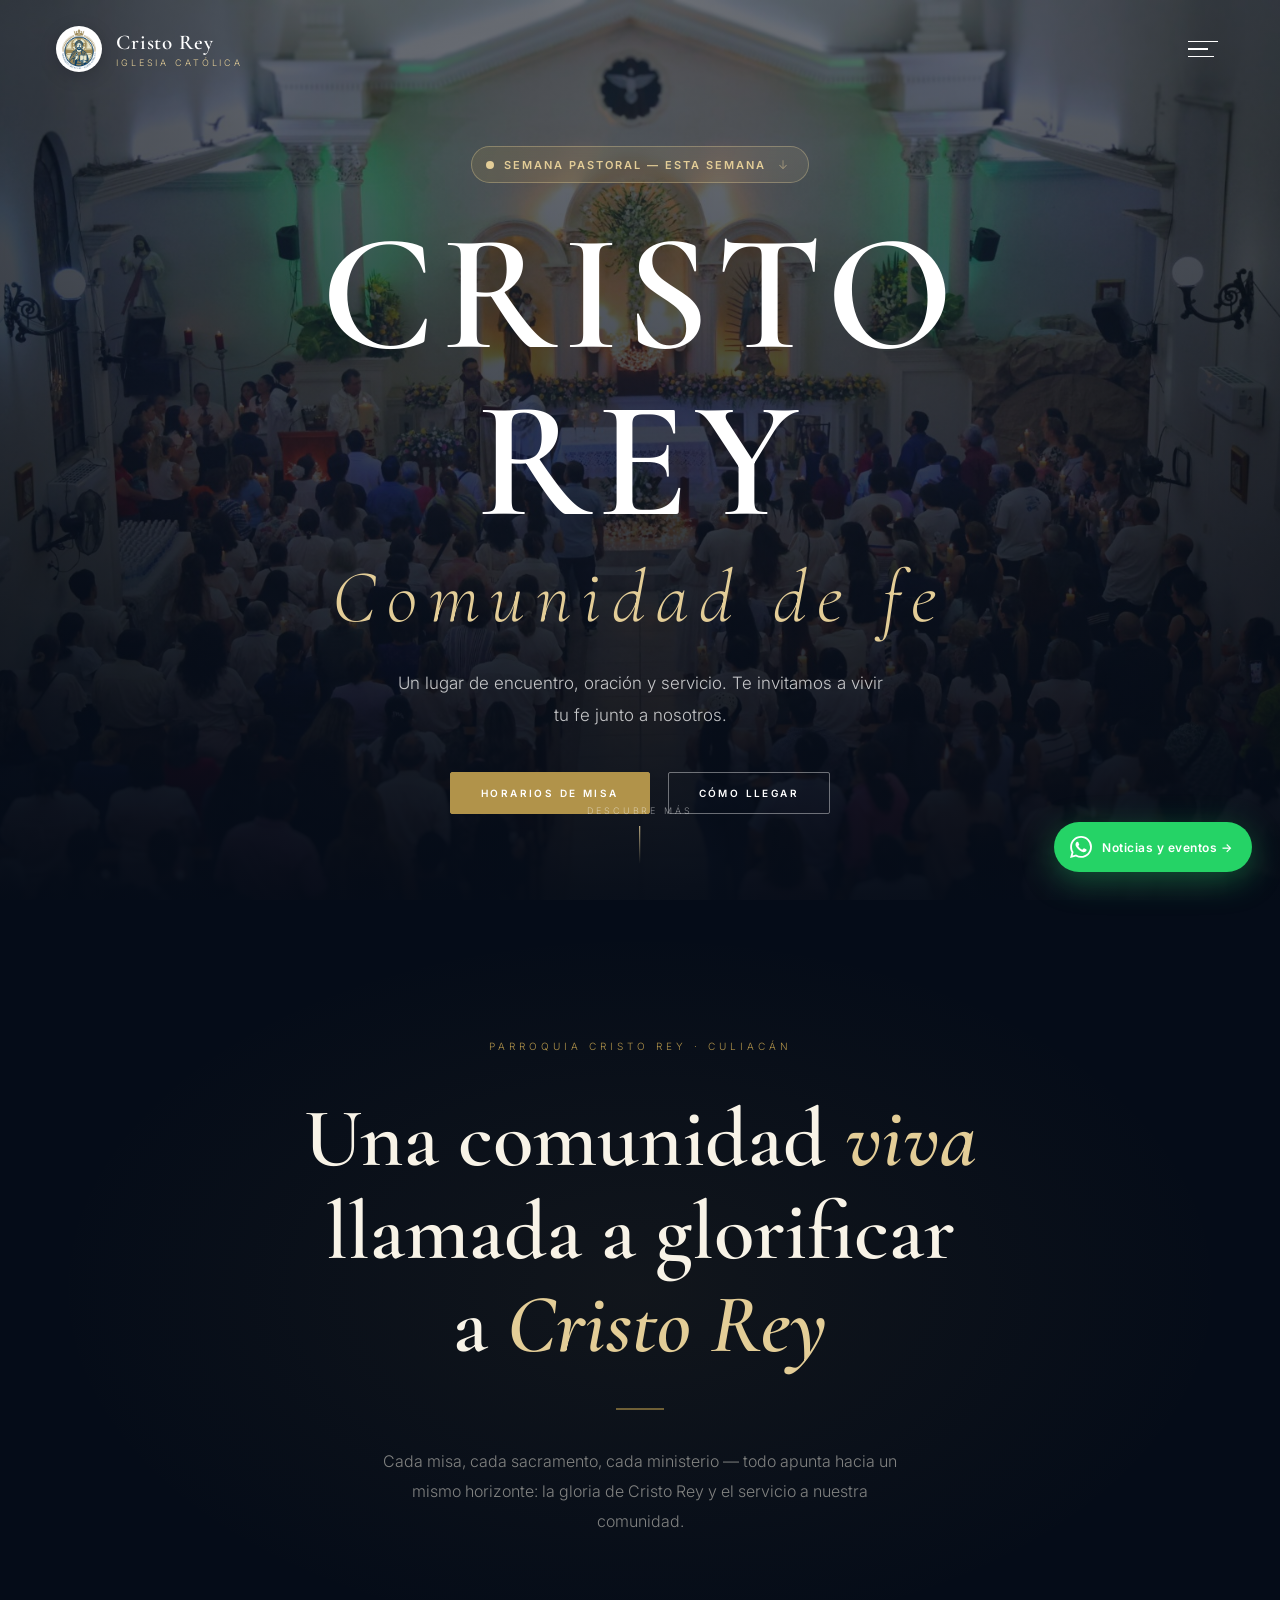
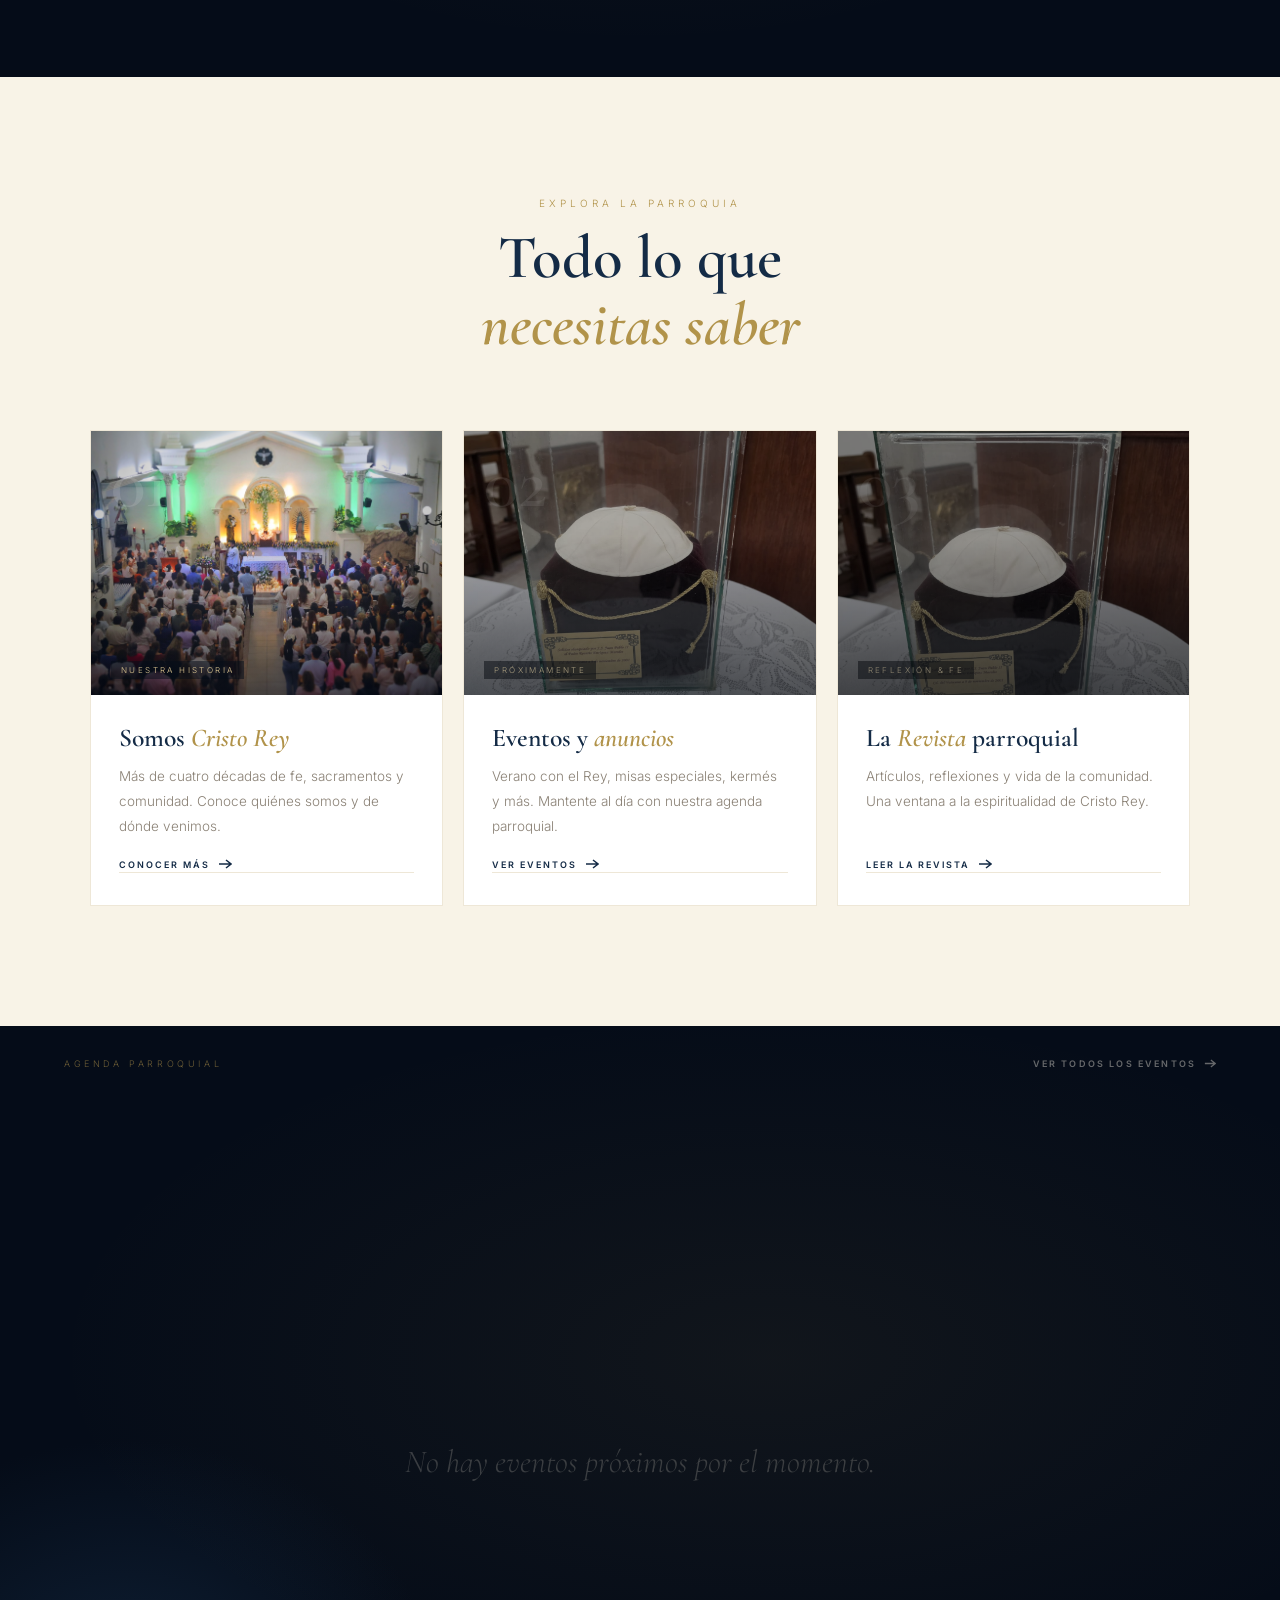
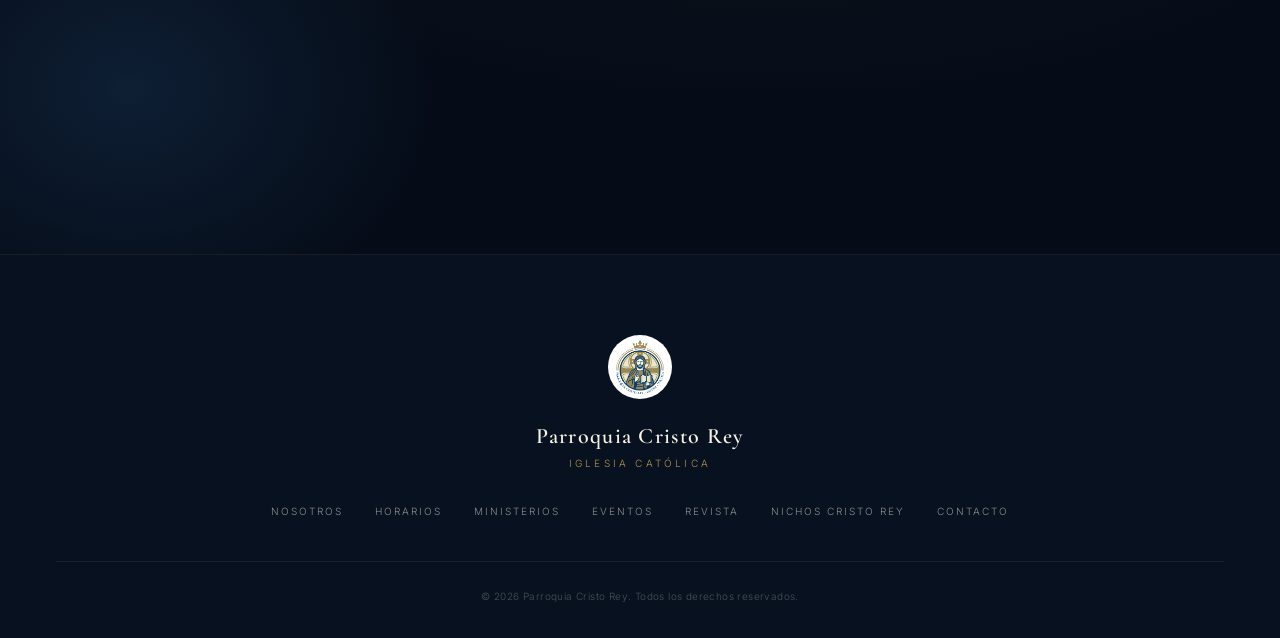
==== commit c096da17: "Publish: hero event chip" ====
--- a/index.html
+++ b/index.html
@@ -112,6 +112,30 @@
     }
     .hero-content { position: relative; z-index: 2; max-width: 940px; }
     .hero-eyebrow { display: block; font-size: 11px; letter-spacing: 0.5em; text-transform: uppercase; color: var(--gold2); margin-bottom: 30px; animation: heroIn 1s ease 0.2s both; }
+
+    /* LIVE EVENT CHIP */
+    .hero-chip {
+      display: inline-flex; align-items: center; gap: 10px;
+      padding: 10px 20px 10px 14px;
+      border-radius: 100px;
+      background: linear-gradient(110deg, rgba(177,147,74,0.18) 0%, rgba(227,205,151,0.10) 50%, rgba(177,147,74,0.22) 100%);
+      background-size: 200% 100%;
+      border: 1px solid rgba(227,205,151,0.35);
+      backdrop-filter: blur(6px);
+      cursor: pointer; text-decoration: none;
+      animation: heroIn 1s ease 0.15s both, chipShimmer 3s linear 1.5s infinite;
+      margin-bottom: 28px;
+      transition: border-color 0.3s, background 0.3s;
+    }
+    .hero-chip:hover { border-color: rgba(227,205,151,0.7); background: linear-gradient(110deg, rgba(177,147,74,0.28) 0%, rgba(227,205,151,0.18) 50%, rgba(177,147,74,0.32) 100%); }
+    @keyframes chipShimmer {
+      0%   { background-position: 200% 0; }
+      100% { background-position: -200% 0; }
+    }
+    .chip-dot { width: 8px; height: 8px; border-radius: 50%; background: #e3cd97; flex-shrink: 0; animation: pulse 1.6s ease-in-out infinite; }
+    .chip-text { font-size: 11px; font-weight: 600; letter-spacing: 0.18em; text-transform: uppercase; color: var(--gold2); }
+    .chip-arrow { font-size: 12px; color: rgba(227,205,151,0.6); margin-left: 2px; transition: transform 0.3s; }
+    .hero-chip:hover .chip-arrow { transform: translateY(3px); }
     .hero h1 { font-weight: 600; font-size: clamp(4.5rem, 13vw, 11rem); line-height: 1; letter-spacing: 0.04em; color: var(--white); text-transform: uppercase; animation: heroIn 1s ease 0.5s both; }
     .hero h1 em { display: block; font-style: italic; font-weight: 300; font-size: 0.45em; letter-spacing: 0.15em; color: var(--gold2); text-transform: none; margin-top: 16px; }
     .hero p { font-size: 17px; line-height: 1.9; color: rgba(255,255,255,0.75); max-width: 500px; margin: 32px auto 40px; font-weight: 300; animation: heroIn 1s ease 0.8s both; }
@@ -475,6 +499,11 @@
 <section class="hero" id="inicio">
   <div class="hero-bg"></div>
   <div class="hero-content">
+    <a class="hero-chip" href="#eventsSec" onclick="document.getElementById('eventsSec').scrollIntoView({behavior:'smooth'});return false;">
+      <span class="chip-dot"></span>
+      <span class="chip-text">Semana Pastoral — Esta semana</span>
+      <span class="chip-arrow">↓</span>
+    </a>
     <h1>Cristo Rey<em>Comunidad de fe</em></h1>
     <p>Un lugar de encuentro, oración y servicio. Te invitamos a vivir tu fe junto a nosotros.</p>
     <div class="hero-cta">
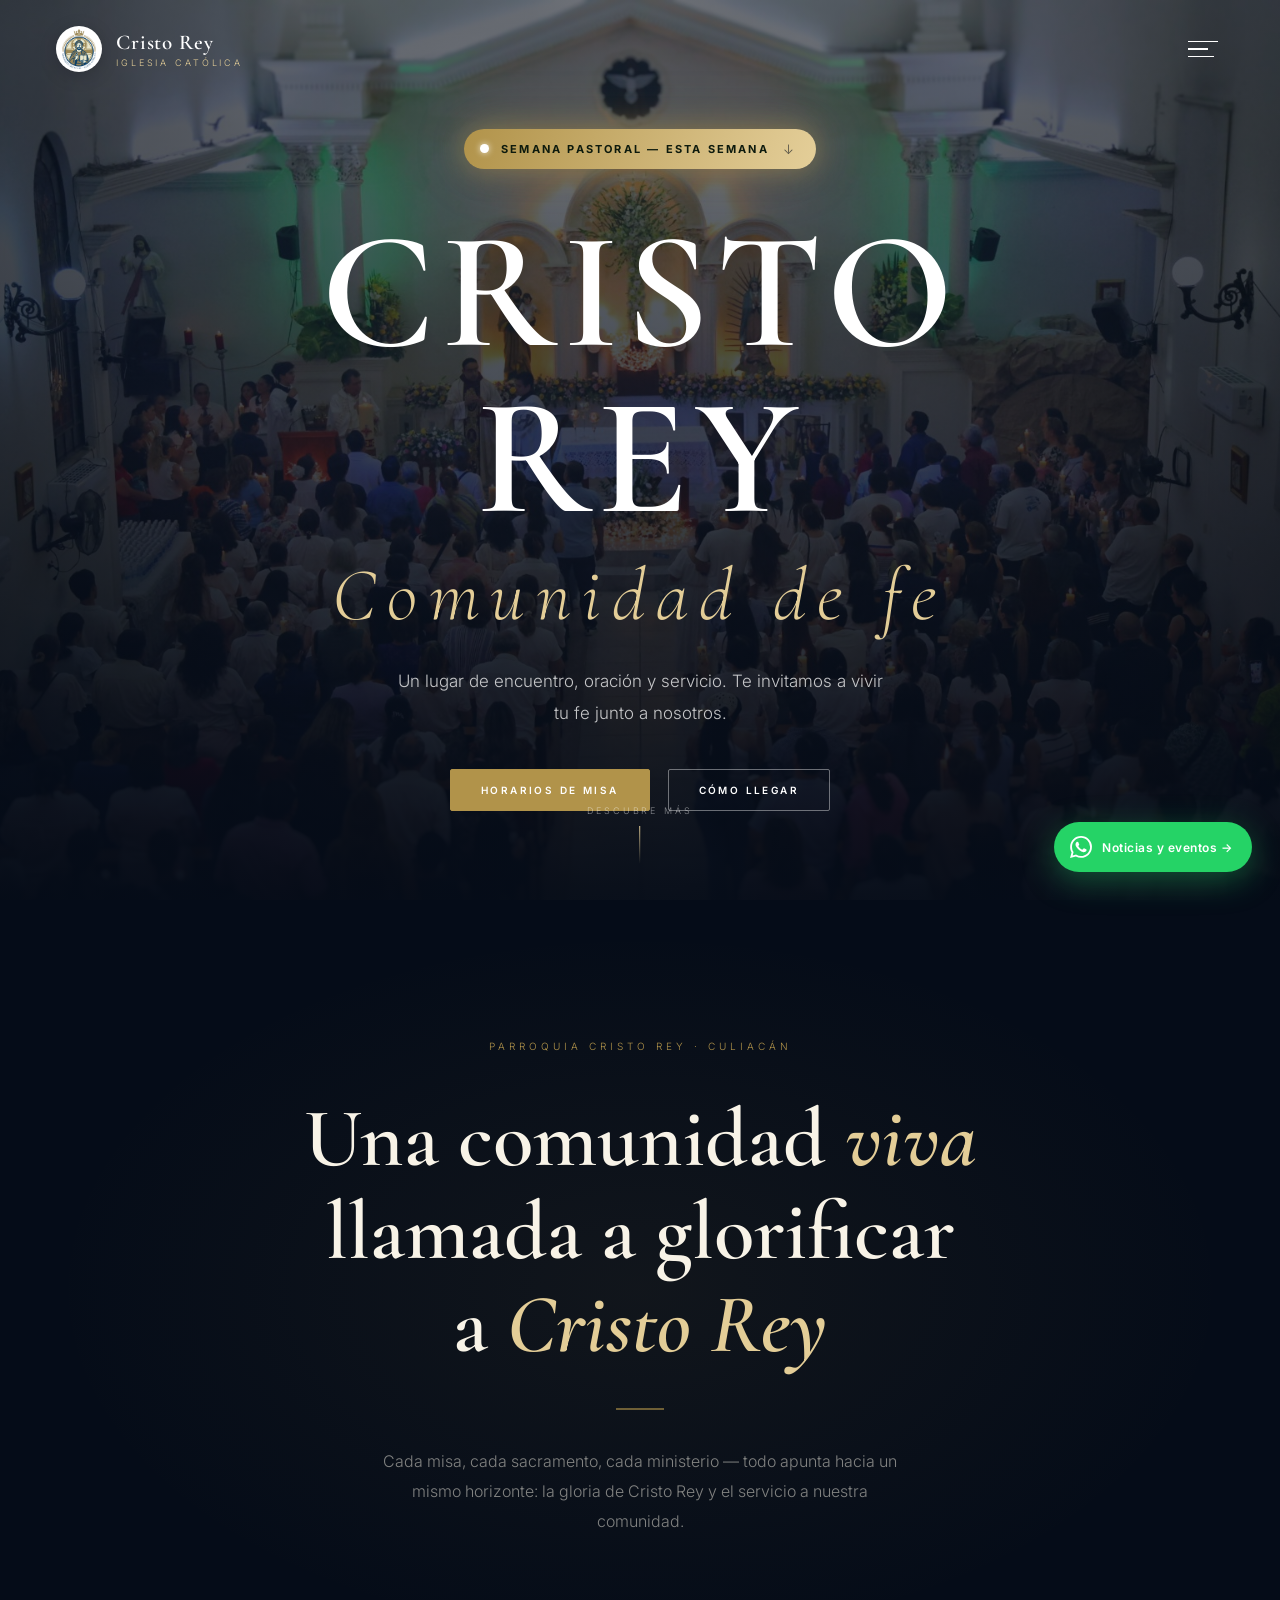
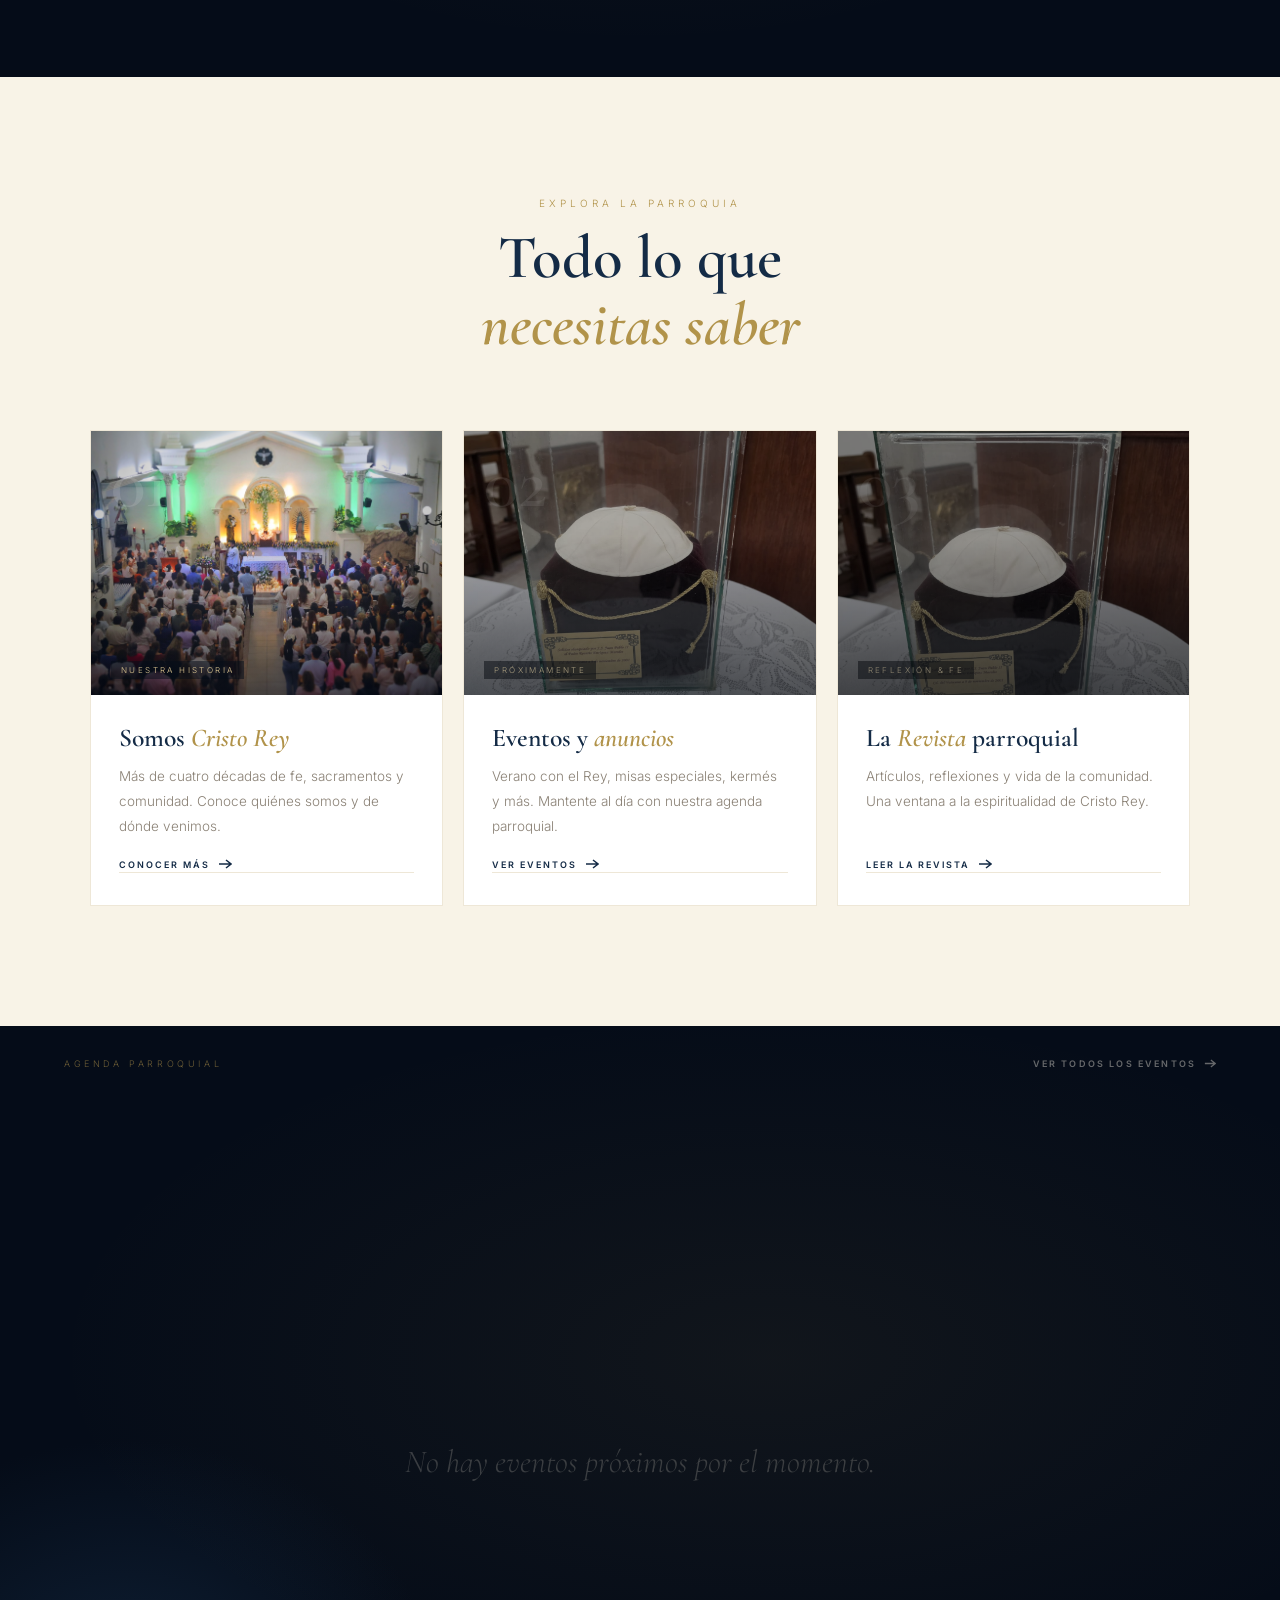
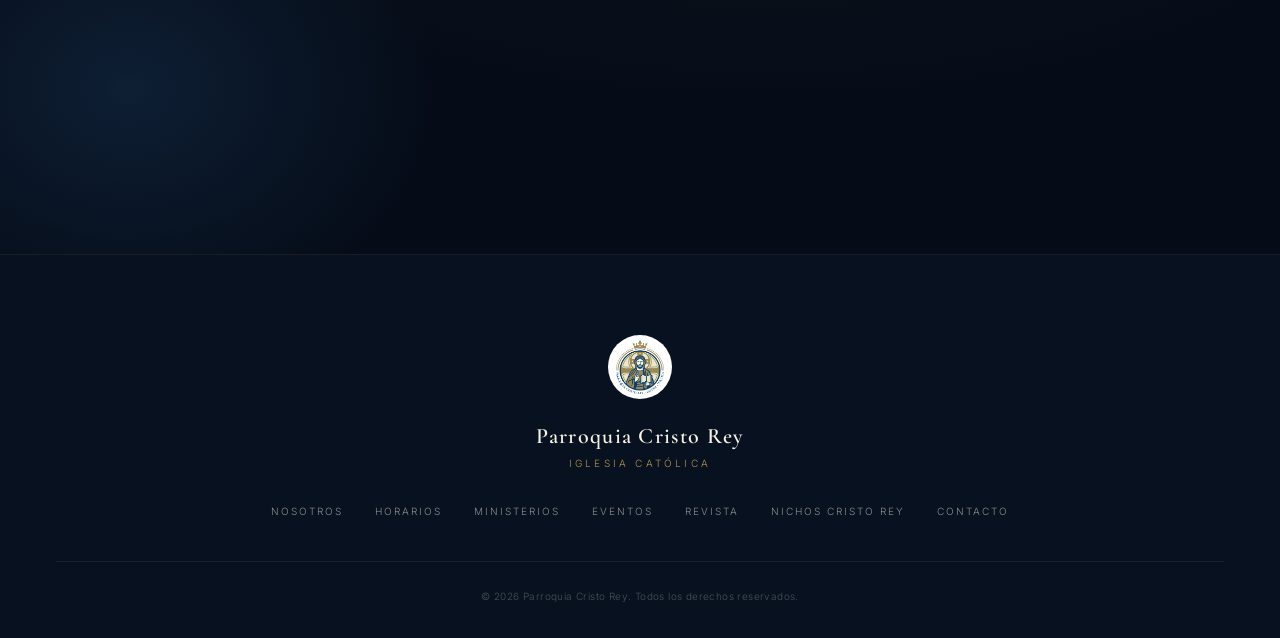
==== commit 4343c8d8: "Publish: vibrant hero chip" ====
--- a/index.html
+++ b/index.html
@@ -99,7 +99,8 @@
     .hero {
       position: relative; min-height: 100vh;
       display: flex; flex-direction: column; align-items: center; justify-content: center;
-      text-align: center; padding: 140px 24px 80px; overflow: hidden;
+      text-align: center; padding: 120px 24px 80px; overflow: hidden;
+      gap: 0;
     }
     .hero-bg {
       position: absolute; inset: 0;
@@ -115,27 +116,27 @@
 
     /* LIVE EVENT CHIP */
     .hero-chip {
-      display: inline-flex; align-items: center; gap: 10px;
-      padding: 10px 20px 10px 14px;
+      display: inline-flex; align-items: center; gap: 12px;
+      padding: 12px 22px 12px 16px;
       border-radius: 100px;
-      background: linear-gradient(110deg, rgba(177,147,74,0.18) 0%, rgba(227,205,151,0.10) 50%, rgba(177,147,74,0.22) 100%);
-      background-size: 200% 100%;
-      border: 1px solid rgba(227,205,151,0.35);
-      backdrop-filter: blur(6px);
+      background: linear-gradient(110deg, #b1934a, #e3cd97, #c8a55a, #b1934a);
+      background-size: 300% 100%;
+      border: none;
       cursor: pointer; text-decoration: none;
-      animation: heroIn 1s ease 0.15s both, chipShimmer 3s linear 1.5s infinite;
-      margin-bottom: 28px;
-      transition: border-color 0.3s, background 0.3s;
-    }
-    .hero-chip:hover { border-color: rgba(227,205,151,0.7); background: linear-gradient(110deg, rgba(177,147,74,0.28) 0%, rgba(227,205,151,0.18) 50%, rgba(177,147,74,0.32) 100%); }
-    @keyframes chipShimmer {
-      0%   { background-position: 200% 0; }
-      100% { background-position: -200% 0; }
-    }
-    .chip-dot { width: 8px; height: 8px; border-radius: 50%; background: #e3cd97; flex-shrink: 0; animation: pulse 1.6s ease-in-out infinite; }
-    .chip-text { font-size: 11px; font-weight: 600; letter-spacing: 0.18em; text-transform: uppercase; color: var(--gold2); }
-    .chip-arrow { font-size: 12px; color: rgba(227,205,151,0.6); margin-left: 2px; transition: transform 0.3s; }
-    .hero-chip:hover .chip-arrow { transform: translateY(3px); }
+      animation: heroIn 1s ease 0.15s both, chipFlow 2.8s linear 1.5s infinite;
+      margin-bottom: 40px;
+      box-shadow: 0 0 28px rgba(177,147,74,0.55), 0 0 60px rgba(177,147,74,0.2);
+      transition: box-shadow 0.3s, transform 0.3s;
+    }
+    .hero-chip:hover { box-shadow: 0 0 40px rgba(227,205,151,0.75), 0 0 80px rgba(177,147,74,0.35); transform: translateY(-2px); }
+    @keyframes chipFlow {
+      0%   { background-position: 0% 0; }
+      100% { background-position: 300% 0; }
+    }
+    .chip-dot { width: 9px; height: 9px; border-radius: 50%; background: #fff; flex-shrink: 0; animation: pulse 1.4s ease-in-out infinite; box-shadow: 0 0 6px rgba(255,255,255,0.8); }
+    .chip-text { font-size: 11px; font-weight: 700; letter-spacing: 0.2em; text-transform: uppercase; color: #0d1a0d; }
+    .chip-arrow { font-size: 13px; color: rgba(5,12,24,0.65); margin-left: 2px; transition: transform 0.3s; }
+    .hero-chip:hover .chip-arrow { transform: translateY(4px); }
     .hero h1 { font-weight: 600; font-size: clamp(4.5rem, 13vw, 11rem); line-height: 1; letter-spacing: 0.04em; color: var(--white); text-transform: uppercase; animation: heroIn 1s ease 0.5s both; }
     .hero h1 em { display: block; font-style: italic; font-weight: 300; font-size: 0.45em; letter-spacing: 0.15em; color: var(--gold2); text-transform: none; margin-top: 16px; }
     .hero p { font-size: 17px; line-height: 1.9; color: rgba(255,255,255,0.75); max-width: 500px; margin: 32px auto 40px; font-weight: 300; animation: heroIn 1s ease 0.8s both; }
@@ -498,12 +499,12 @@
 <!-- HERO -->
 <section class="hero" id="inicio">
   <div class="hero-bg"></div>
+  <a class="hero-chip" href="#eventsSec" onclick="document.getElementById('eventsSec').scrollIntoView({behavior:'smooth'});return false;">
+    <span class="chip-dot"></span>
+    <span class="chip-text">Semana Pastoral — Esta semana</span>
+    <span class="chip-arrow">↓</span>
+  </a>
   <div class="hero-content">
-    <a class="hero-chip" href="#eventsSec" onclick="document.getElementById('eventsSec').scrollIntoView({behavior:'smooth'});return false;">
-      <span class="chip-dot"></span>
-      <span class="chip-text">Semana Pastoral — Esta semana</span>
-      <span class="chip-arrow">↓</span>
-    </a>
     <h1>Cristo Rey<em>Comunidad de fe</em></h1>
     <p>Un lugar de encuentro, oración y servicio. Te invitamos a vivir tu fe junto a nosotros.</p>
     <div class="hero-cta">
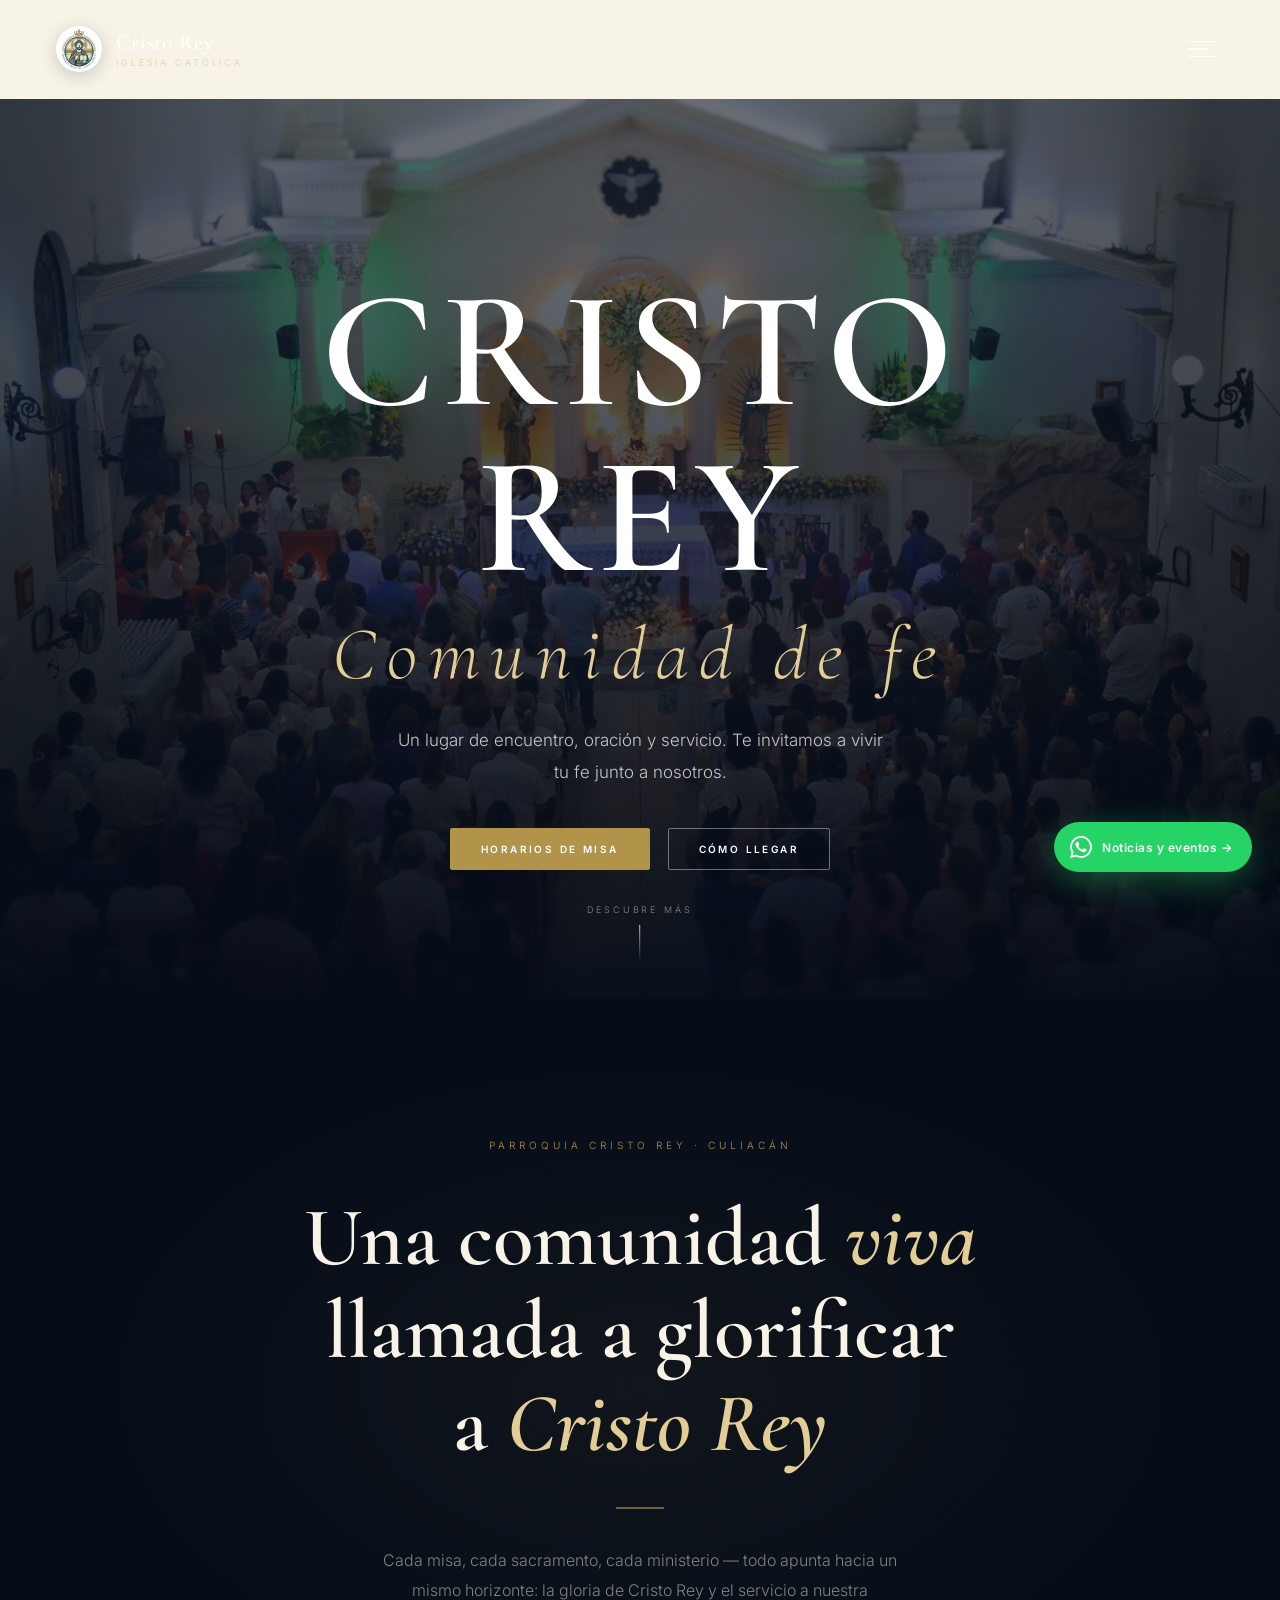
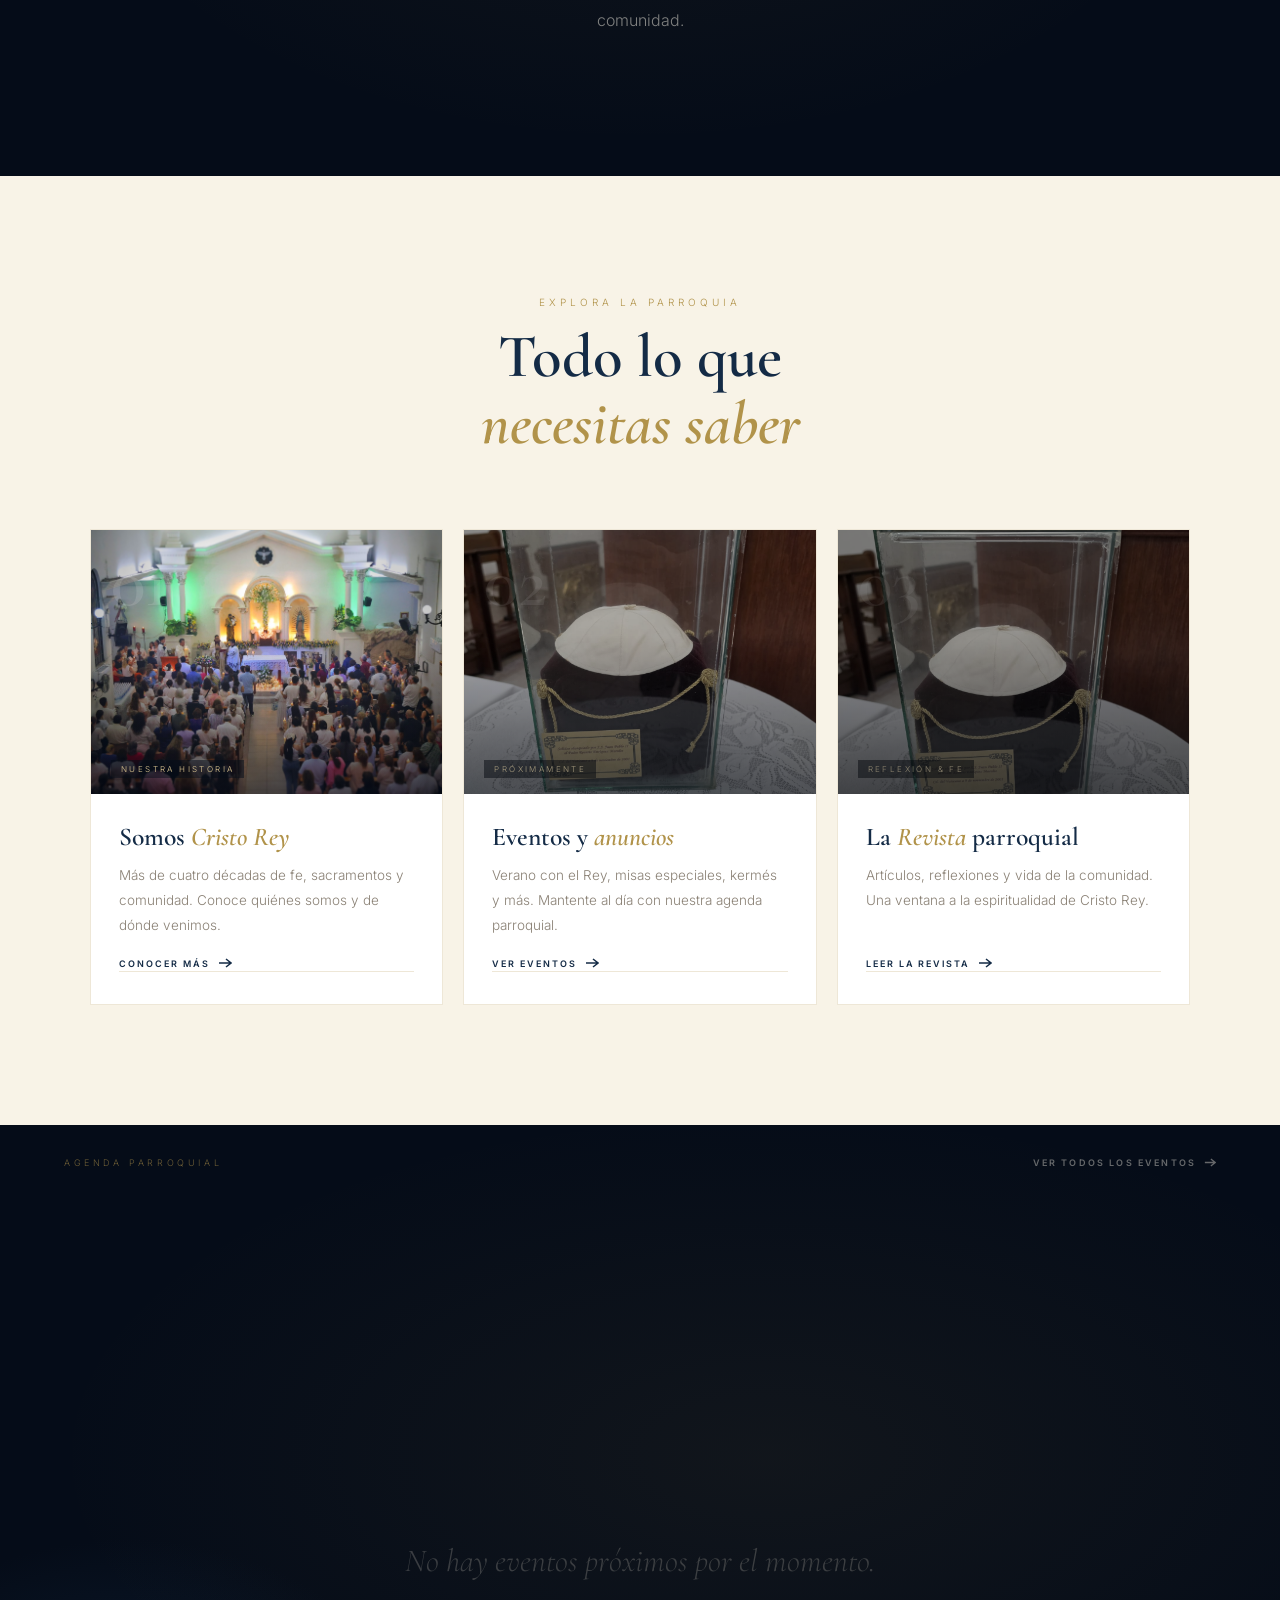
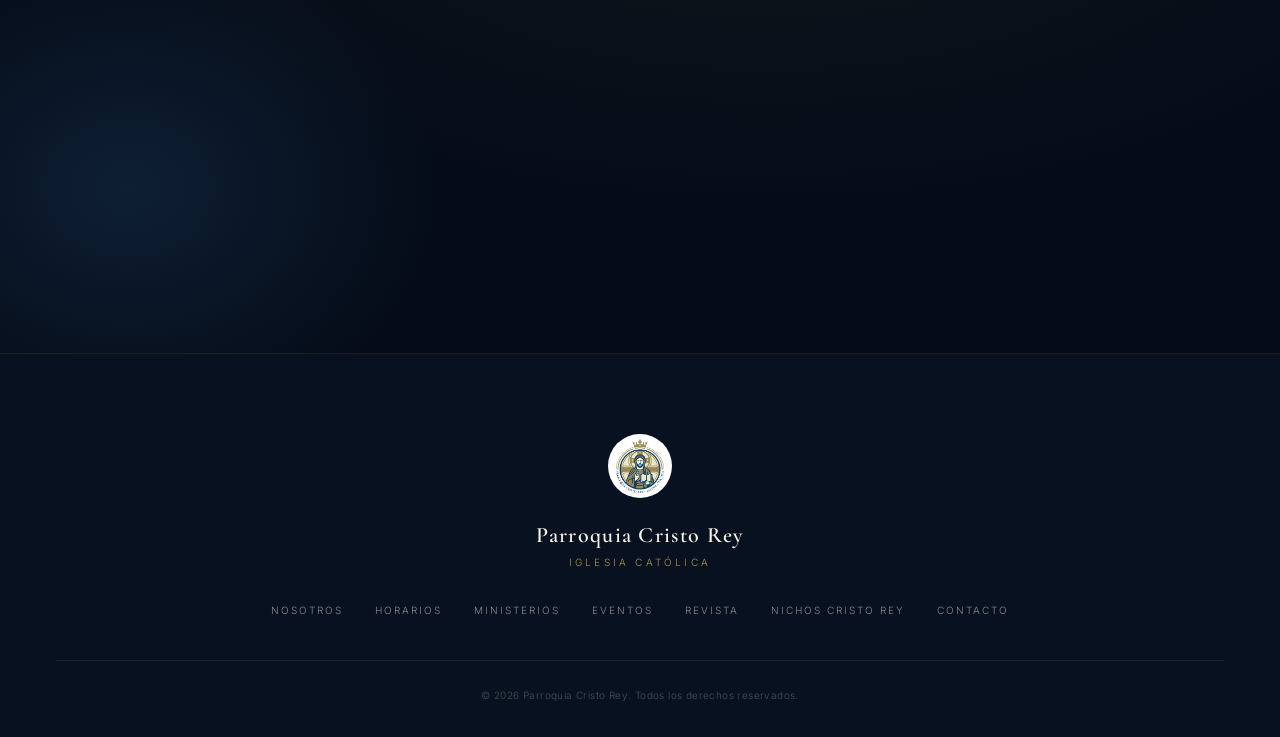
==== commit be4e9570: "Publish: green header chip" ====
--- a/index.html
+++ b/index.html
@@ -114,29 +114,29 @@
     .hero-content { position: relative; z-index: 2; max-width: 940px; }
     .hero-eyebrow { display: block; font-size: 11px; letter-spacing: 0.5em; text-transform: uppercase; color: var(--gold2); margin-bottom: 30px; animation: heroIn 1s ease 0.2s both; }
 
-    /* LIVE EVENT CHIP */
-    .hero-chip {
-      display: inline-flex; align-items: center; gap: 12px;
-      padding: 12px 22px 12px 16px;
+    /* LIVE EVENT CHIP — header */
+    .header-chip {
+      display: inline-flex; align-items: center; gap: 8px;
+      padding: 6px 14px 6px 10px;
       border-radius: 100px;
-      background: linear-gradient(110deg, #b1934a, #e3cd97, #c8a55a, #b1934a);
+      background: linear-gradient(110deg, #1a7a3a, #25c85a, #1db84f, #1a7a3a);
       background-size: 300% 100%;
-      border: none;
-      cursor: pointer; text-decoration: none;
-      animation: heroIn 1s ease 0.15s both, chipFlow 2.8s linear 1.5s infinite;
-      margin-bottom: 40px;
-      box-shadow: 0 0 28px rgba(177,147,74,0.55), 0 0 60px rgba(177,147,74,0.2);
-      transition: box-shadow 0.3s, transform 0.3s;
-    }
-    .hero-chip:hover { box-shadow: 0 0 40px rgba(227,205,151,0.75), 0 0 80px rgba(177,147,74,0.35); transform: translateY(-2px); }
-    @keyframes chipFlow {
-      0%   { background-position: 0% 0; }
-      100% { background-position: 300% 0; }
-    }
-    .chip-dot { width: 9px; height: 9px; border-radius: 50%; background: #fff; flex-shrink: 0; animation: pulse 1.4s ease-in-out infinite; box-shadow: 0 0 6px rgba(255,255,255,0.8); }
-    .chip-text { font-size: 11px; font-weight: 700; letter-spacing: 0.2em; text-transform: uppercase; color: #0d1a0d; }
-    .chip-arrow { font-size: 13px; color: rgba(5,12,24,0.65); margin-left: 2px; transition: transform 0.3s; }
-    .hero-chip:hover .chip-arrow { transform: translateY(4px); }
+      border: none; cursor: pointer; text-decoration: none;
+      box-shadow: 0 0 14px rgba(37,200,90,0.5), 0 0 32px rgba(37,200,90,0.18);
+      animation: chipFlow 3s linear infinite;
+      transition: box-shadow 0.3s, transform 0.2s;
+      position: absolute; left: 50%; transform: translateX(-50%);
+    }
+    .header-chip:hover { box-shadow: 0 0 22px rgba(37,200,90,0.7), 0 0 48px rgba(37,200,90,0.28); transform: translateX(-50%) scale(1.04); }
+    @keyframes chipFlow { 0%{background-position:0% 0} 100%{background-position:300% 0} }
+    .chip-dot { width: 7px; height: 7px; border-radius: 50%; background: #fff; flex-shrink: 0; box-shadow: 0 0 5px rgba(255,255,255,0.9); animation: pulse 1.4s ease-in-out infinite; }
+    .chip-text { font-size: 10px; font-weight: 700; letter-spacing: 0.14em; text-transform: uppercase; color: #fff; white-space: nowrap; }
+    .chip-arrow { font-size: 11px; color: rgba(255,255,255,0.75); transition: transform 0.3s; }
+    .header-chip:hover .chip-arrow { transform: translateY(3px); }
+    @media (max-width: 480px) {
+      .chip-text { font-size: 9px; letter-spacing: 0.1em; }
+      .header-chip { padding: 5px 11px 5px 8px; gap: 6px; }
+    }
     .hero h1 { font-weight: 600; font-size: clamp(4.5rem, 13vw, 11rem); line-height: 1; letter-spacing: 0.04em; color: var(--white); text-transform: uppercase; animation: heroIn 1s ease 0.5s both; }
     .hero h1 em { display: block; font-style: italic; font-weight: 300; font-size: 0.45em; letter-spacing: 0.15em; color: var(--gold2); text-transform: none; margin-top: 16px; }
     .hero p { font-size: 17px; line-height: 1.9; color: rgba(255,255,255,0.75); max-width: 500px; margin: 32px auto 40px; font-weight: 300; animation: heroIn 1s ease 0.8s both; }
@@ -443,13 +443,18 @@
 <div id="scrollBar"></div>
 
 <!-- HEADER -->
-<header id="header">
+<header id="header" style="position:relative;">
   <a class="brand" href="index.html">
     <span class="brand-logo"><img src="assets/logo.png" alt="Parroquia Cristo Rey"/></span>
     <span class="brand-text">
       <span class="name">Cristo Rey</span>
       <span class="sub">Iglesia Católica</span>
     </span>
+  </a>
+  <a class="header-chip" id="headerChip" href="#eventsSec" onclick="document.getElementById('eventsSec').scrollIntoView({behavior:'smooth'});return false;" style="display:none;">
+    <span class="chip-dot"></span>
+    <span class="chip-text">Semana Pastoral · Esta semana</span>
+    <span class="chip-arrow">↓</span>
   </a>
   <button class="menu-btn" id="menuBtn" aria-label="Abrir menú" aria-expanded="false">
     <span></span><span></span><span></span>
@@ -499,11 +504,6 @@
 <!-- HERO -->
 <section class="hero" id="inicio">
   <div class="hero-bg"></div>
-  <a class="hero-chip" href="#eventsSec" onclick="document.getElementById('eventsSec').scrollIntoView({behavior:'smooth'});return false;">
-    <span class="chip-dot"></span>
-    <span class="chip-text">Semana Pastoral — Esta semana</span>
-    <span class="chip-arrow">↓</span>
-  </a>
   <div class="hero-content">
     <h1>Cristo Rey<em>Comunidad de fe</em></h1>
     <p>Un lugar de encuentro, oración y servicio. Te invitamos a vivir tu fe junto a nosotros.</p>
@@ -664,6 +664,28 @@
   const reveals = document.querySelectorAll('.reveal, .reveal-scale');
   const io = new IntersectionObserver(entries => { entries.forEach(e => { if (e.isIntersecting) e.target.classList.add('in'); }); }, { threshold: 0.12 });
   reveals.forEach(el => io.observe(el));
+
+  // Header chip: show only while Semana Pastoral is active
+  (function() {
+    const pad = n => String(n).padStart(2,'0');
+    const n = new Date();
+    const today = `${n.getFullYear()}-${pad(n.getMonth()+1)}-${pad(n.getDate())}`;
+    fetch('assets/events.json')
+      .then(r => r.json())
+      .then(events => {
+        const seriesEnd = events
+          .filter(e => e.tag === 'Semana Pastoral')
+          .map(e => e.endDate || e.date)
+          .sort().pop();
+        const seriesStart = events
+          .filter(e => e.tag === 'Semana Pastoral')
+          .map(e => e.date)
+          .sort()[0];
+        if (seriesStart && seriesEnd && today >= seriesStart && today <= seriesEnd) {
+          document.getElementById('headerChip').style.display = 'inline-flex';
+        }
+      }).catch(() => {});
+  })();
 
   // ── CINEMATIC EVENTS ──
   (function() {
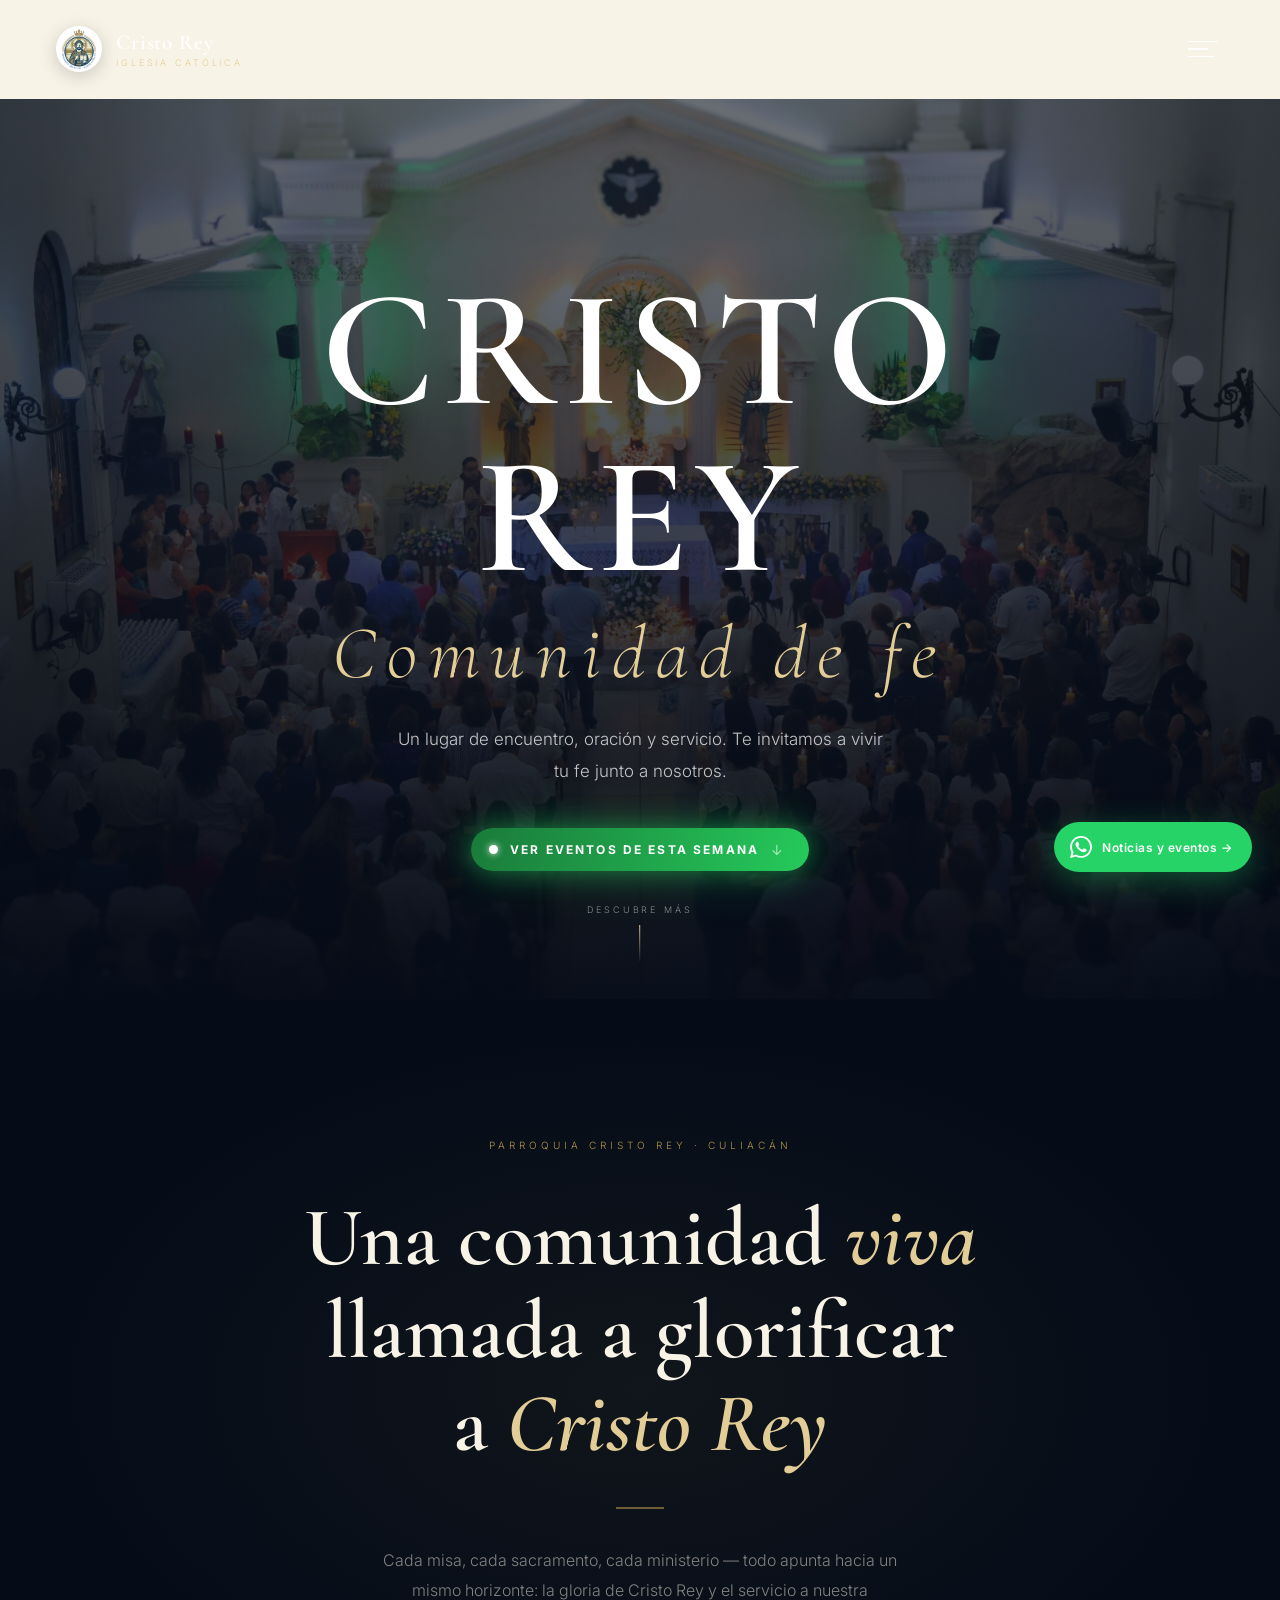
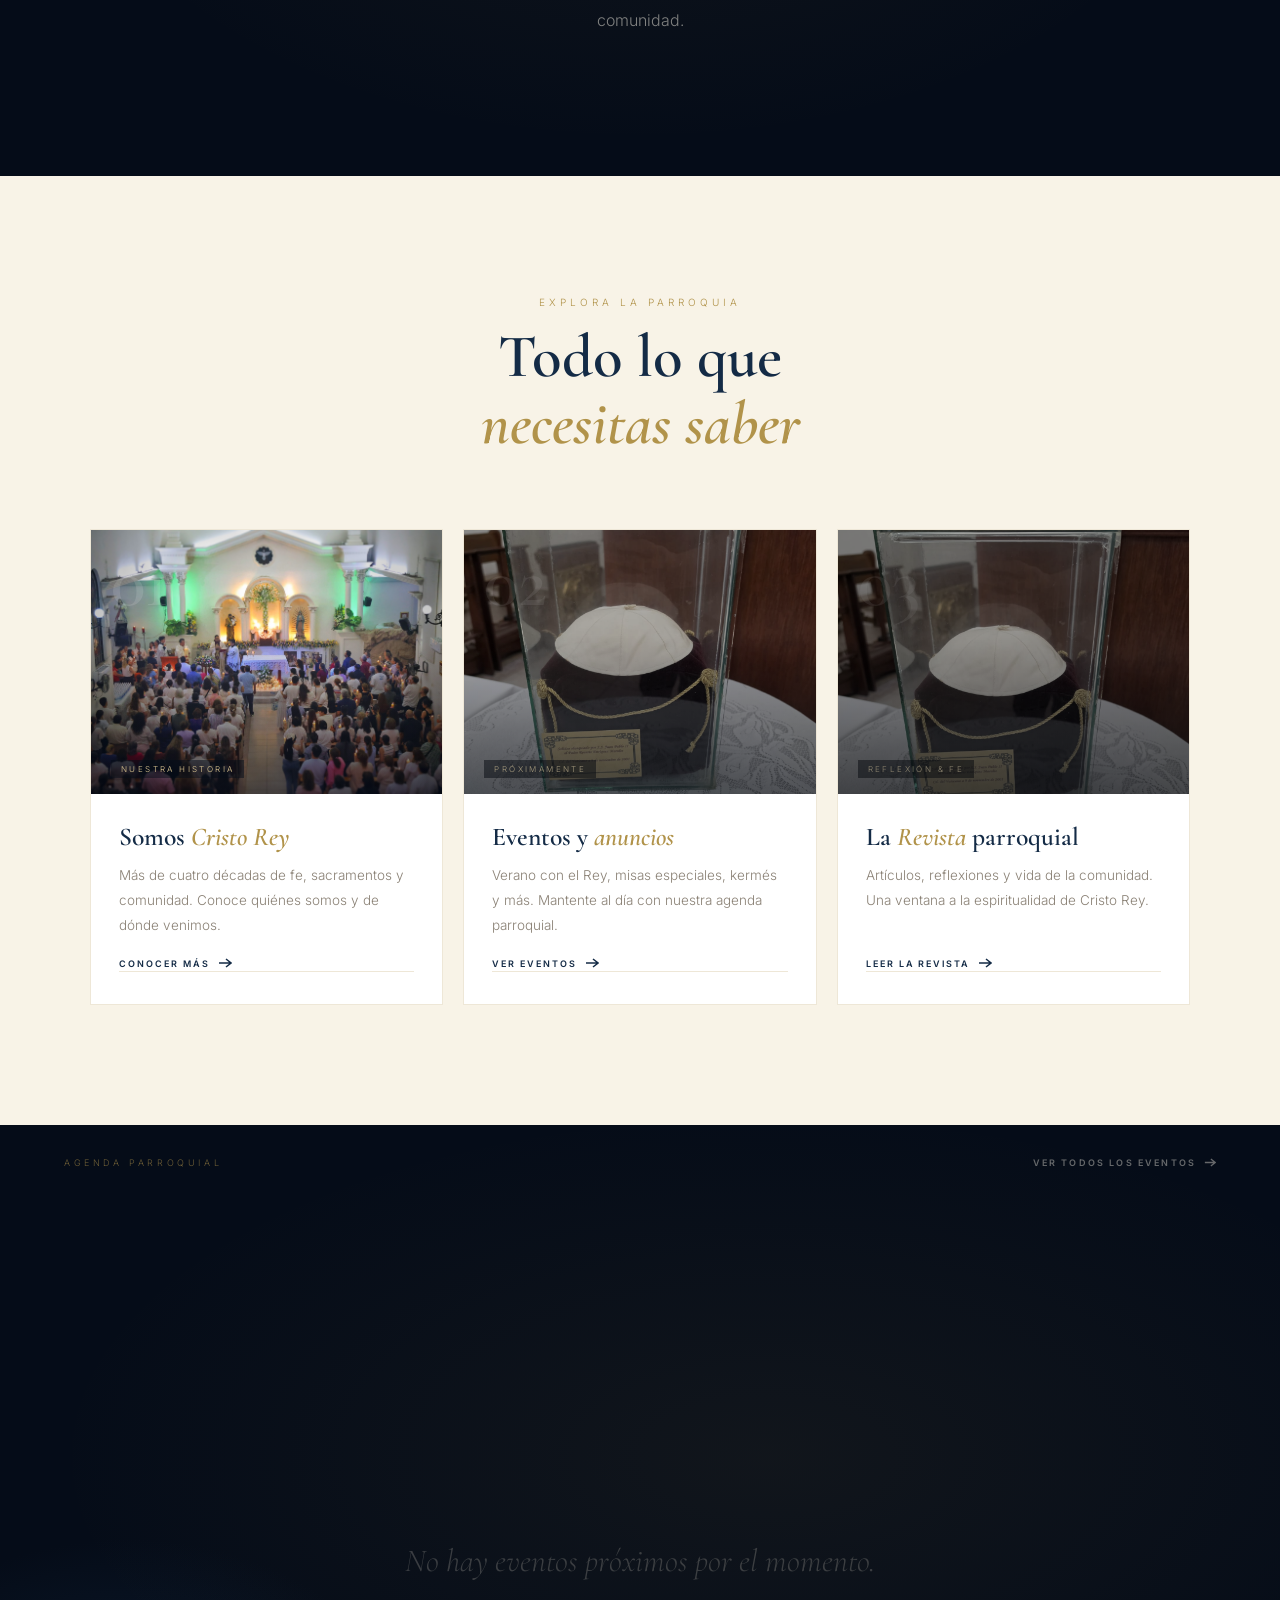
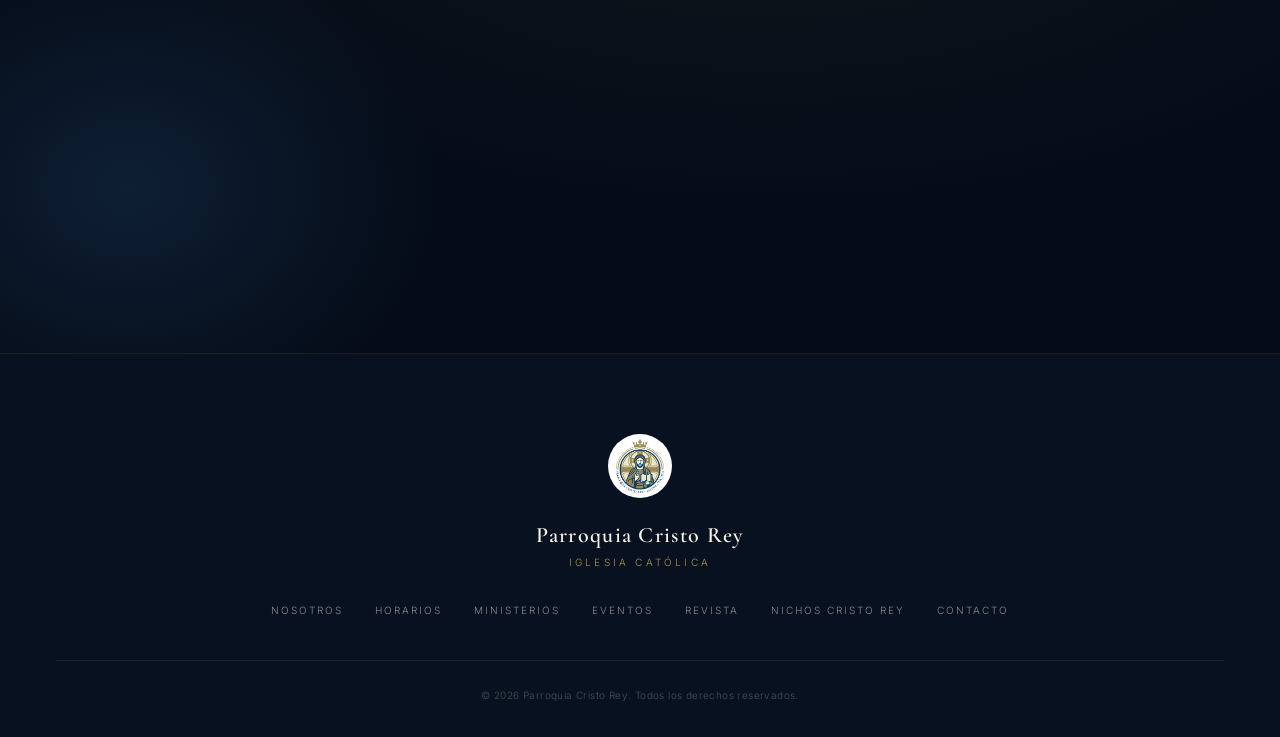
==== commit a285557c: "Publish: hero green events chip" ====
--- a/index.html
+++ b/index.html
@@ -113,6 +113,24 @@
     }
     .hero-content { position: relative; z-index: 2; max-width: 940px; }
     .hero-eyebrow { display: block; font-size: 11px; letter-spacing: 0.5em; text-transform: uppercase; color: var(--gold2); margin-bottom: 30px; animation: heroIn 1s ease 0.2s both; }
+
+    /* HERO EVENT CHIP */
+    .hero-ev-chip {
+      display: inline-flex; align-items: center; gap: 12px;
+      padding: 13px 26px 13px 18px;
+      border-radius: 100px;
+      background: linear-gradient(110deg, #1a7a3a, #25c85a, #1db84f, #1a7a3a);
+      background-size: 300% 100%;
+      border: none; cursor: pointer; text-decoration: none;
+      box-shadow: 0 0 28px rgba(37,200,90,0.55), 0 0 60px rgba(37,200,90,0.2);
+      animation: heroIn 1s ease 1.0s both, chipFlow 3s linear 2s infinite;
+      transition: box-shadow 0.3s, transform 0.25s;
+    }
+    .hero-ev-chip:hover { box-shadow: 0 0 42px rgba(37,200,90,0.75), 0 0 80px rgba(37,200,90,0.3); transform: translateY(-3px) scale(1.03); }
+    .hero-ev-chip .chip-dot { width: 9px; height: 9px; border-radius: 50%; background: #fff; box-shadow: 0 0 7px rgba(255,255,255,0.9); animation: pulse 1.4s ease-in-out infinite; }
+    .hero-ev-chip .chip-text { font-size: 12px; font-weight: 700; letter-spacing: 0.18em; text-transform: uppercase; color: #fff; }
+    .hero-ev-chip .chip-arrow { font-size: 14px; color: rgba(255,255,255,0.8); transition: transform 0.3s; }
+    .hero-ev-chip:hover .chip-arrow { transform: translateY(4px); }
 
     /* LIVE EVENT CHIP — header */
     .header-chip {
@@ -451,11 +469,6 @@
       <span class="sub">Iglesia Católica</span>
     </span>
   </a>
-  <a class="header-chip" id="headerChip" href="#eventsSec" onclick="document.getElementById('eventsSec').scrollIntoView({behavior:'smooth'});return false;" style="display:none;">
-    <span class="chip-dot"></span>
-    <span class="chip-text">Semana Pastoral · Esta semana</span>
-    <span class="chip-arrow">↓</span>
-  </a>
   <button class="menu-btn" id="menuBtn" aria-label="Abrir menú" aria-expanded="false">
     <span></span><span></span><span></span>
   </button>
@@ -508,8 +521,11 @@
     <h1>Cristo Rey<em>Comunidad de fe</em></h1>
     <p>Un lugar de encuentro, oración y servicio. Te invitamos a vivir tu fe junto a nosotros.</p>
     <div class="hero-cta">
-      <a class="btn btn-gold" href="horarios/">Horarios de Misa</a>
-      <a class="btn btn-outline" href="contacto/">Cómo llegar</a>
+      <a class="hero-ev-chip" href="#eventsSec" onclick="document.getElementById('eventsSec').scrollIntoView({behavior:'smooth'});return false;">
+        <span class="chip-dot"></span>
+        <span class="chip-text">Ver eventos de esta semana</span>
+        <span class="chip-arrow">↓</span>
+      </a>
     </div>
   </div>
   <a class="hero-scroll" href="#statement">
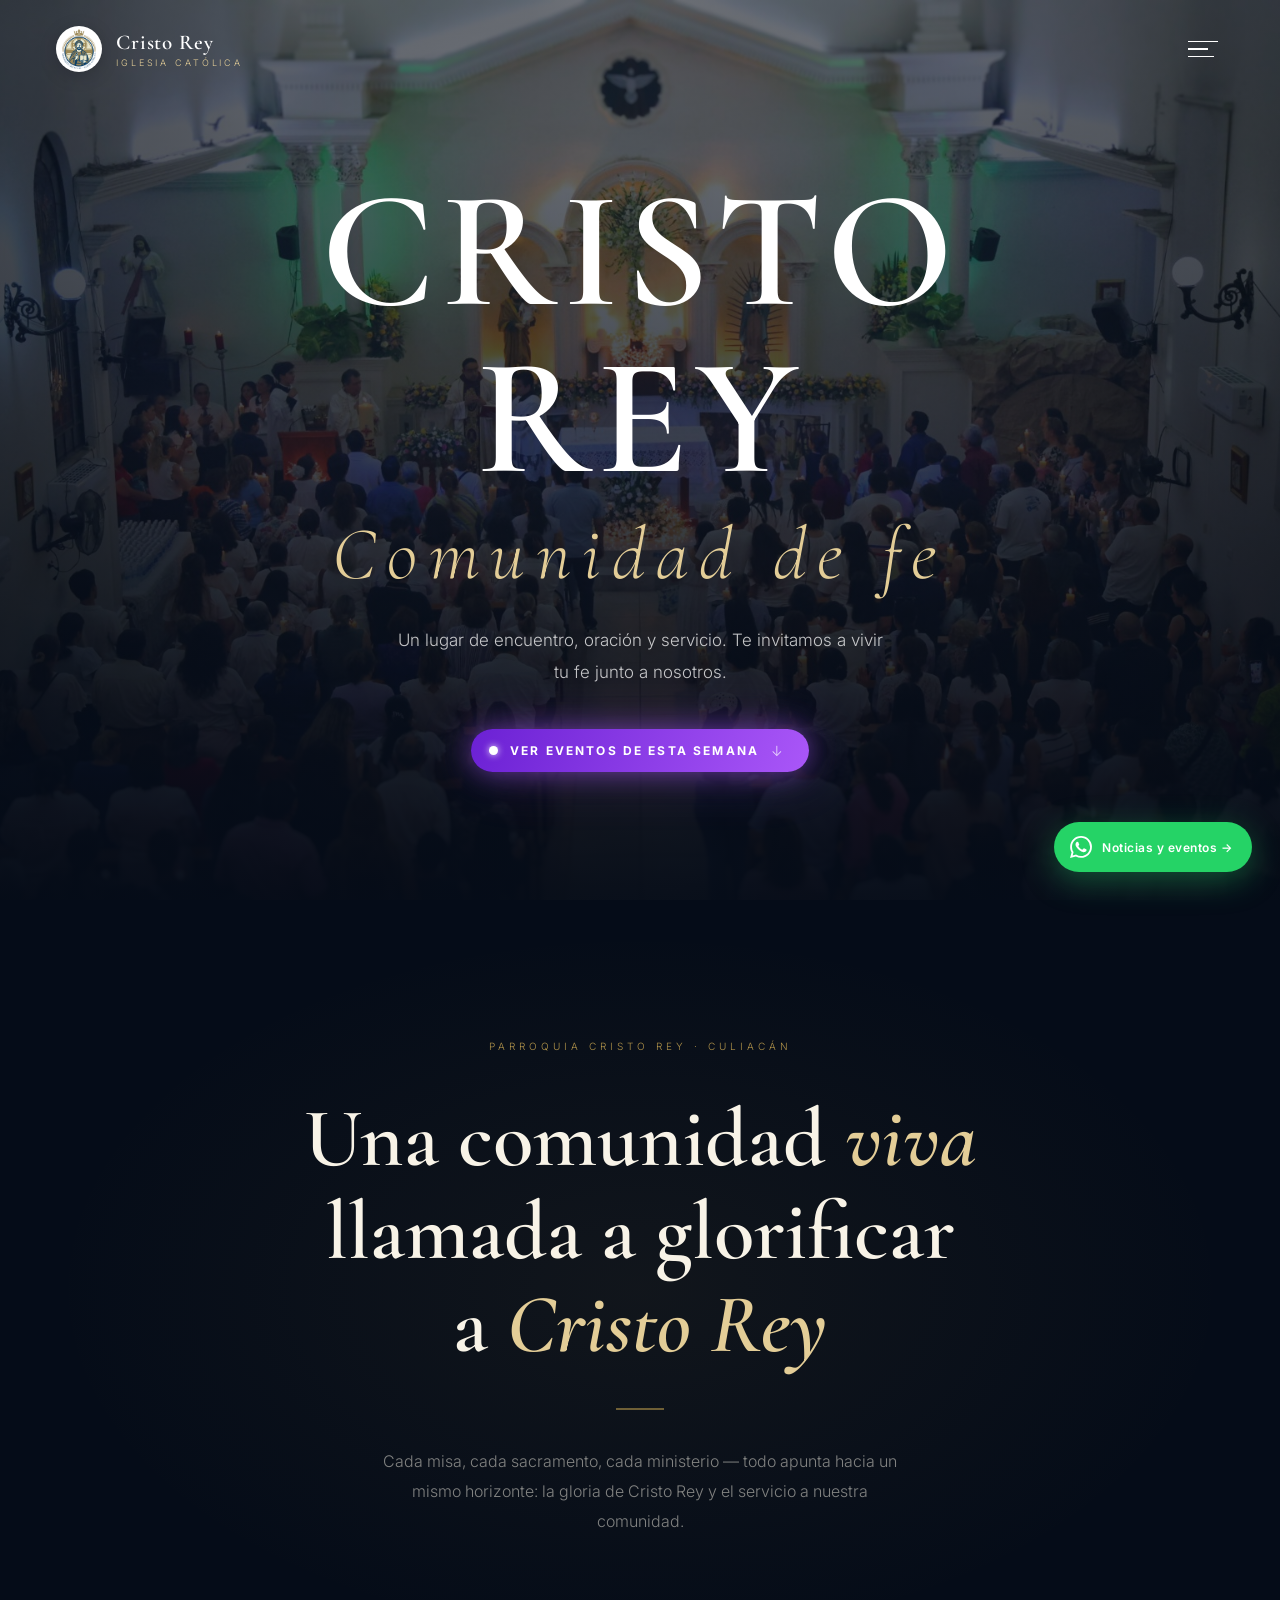
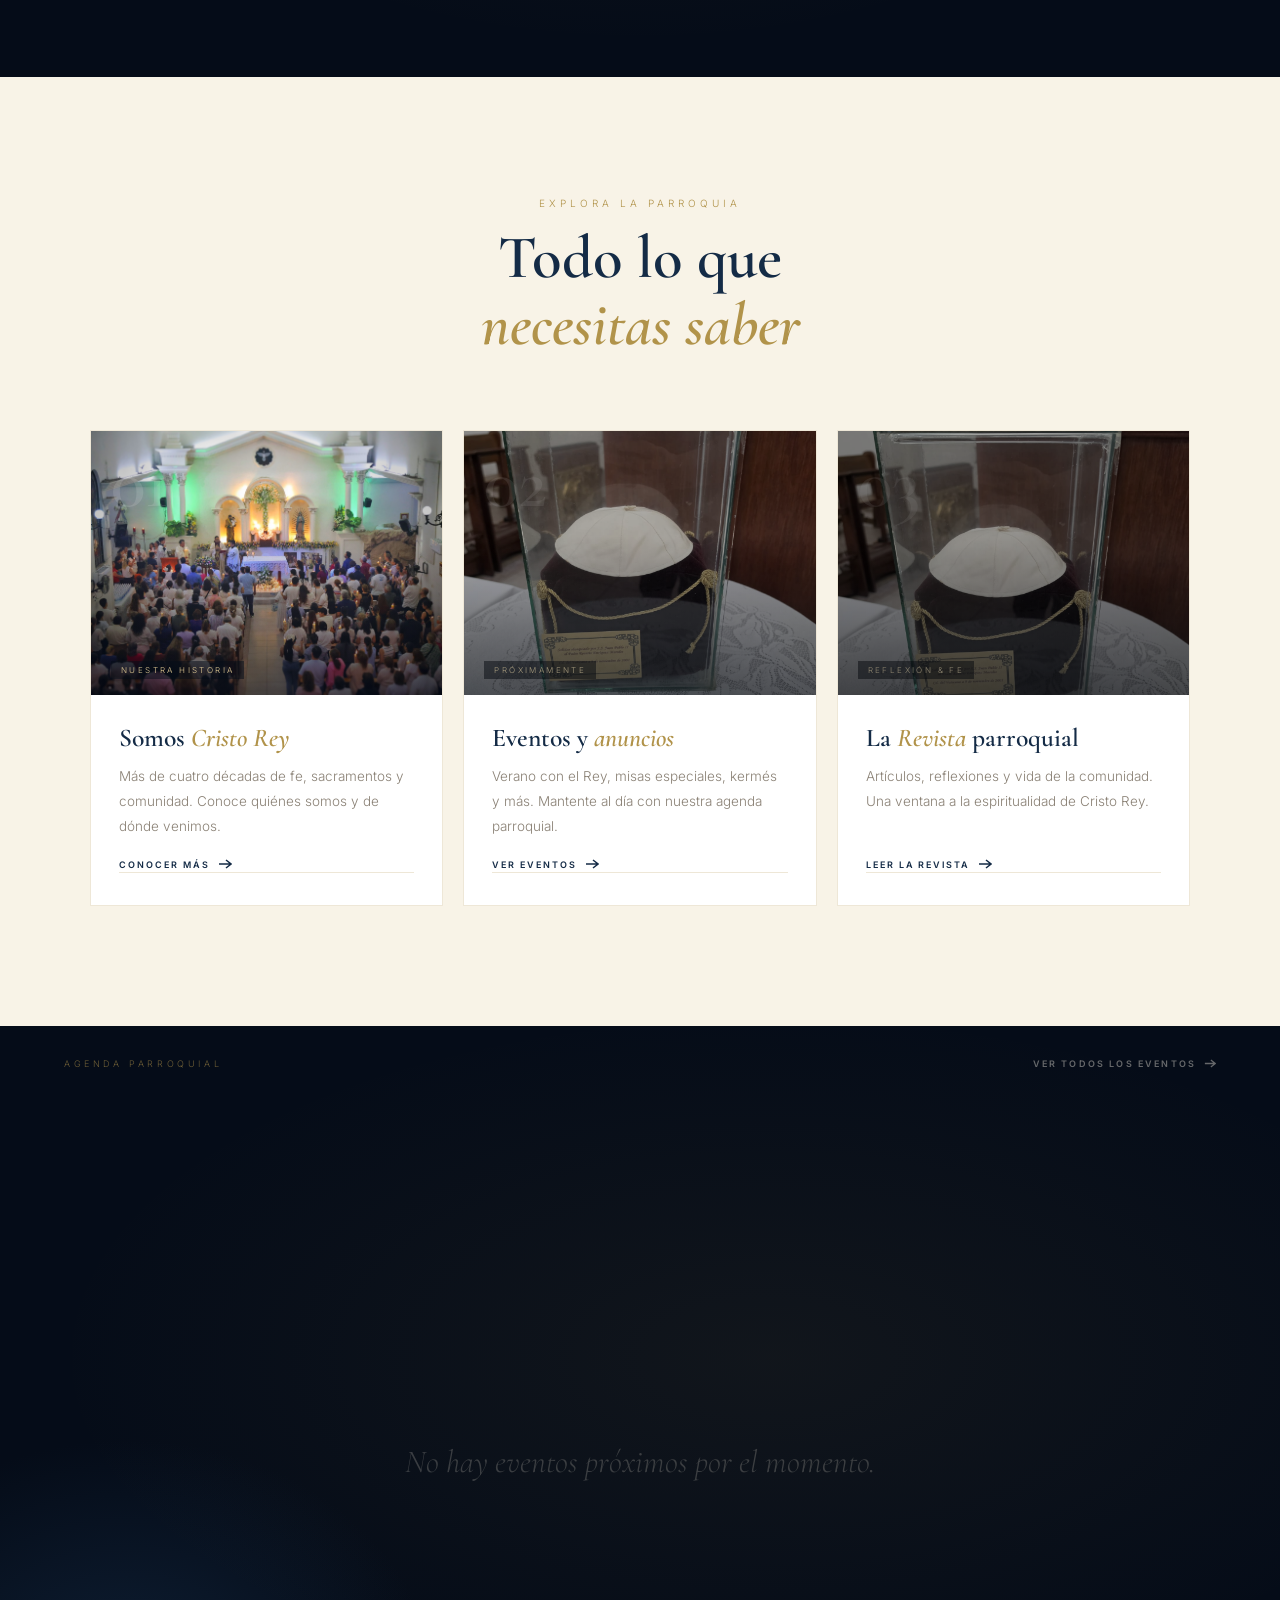
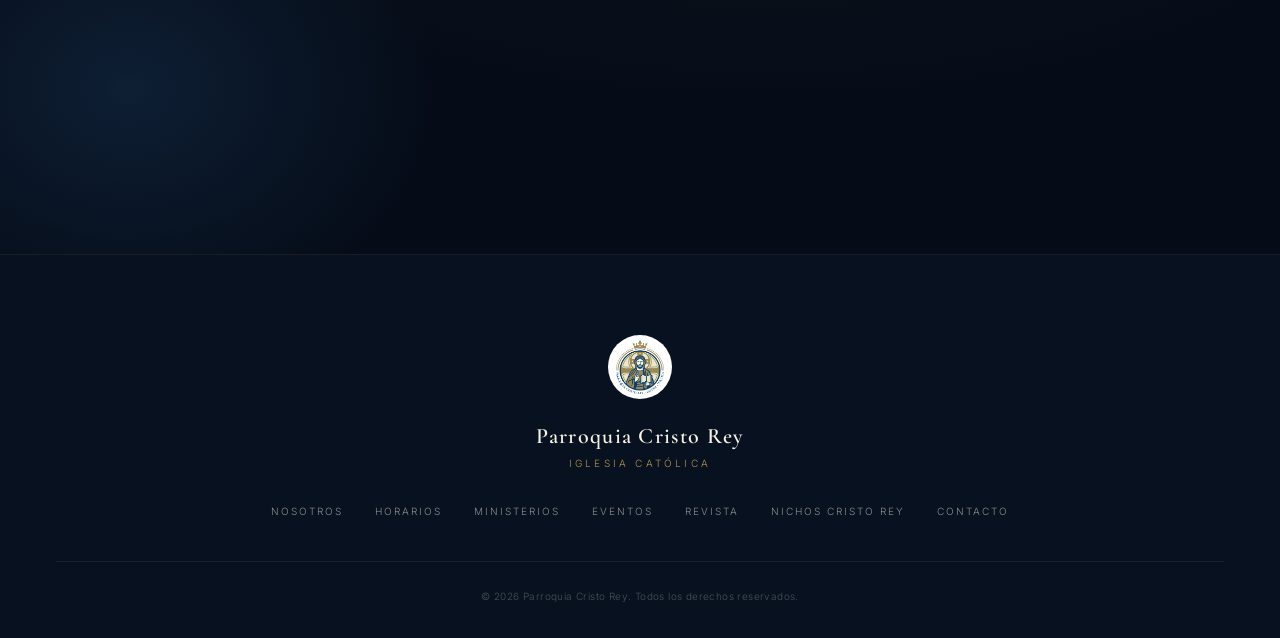
==== commit 5eadf078: "Publish: header fix + purple chip" ====
--- a/index.html
+++ b/index.html
@@ -119,14 +119,14 @@
       display: inline-flex; align-items: center; gap: 12px;
       padding: 13px 26px 13px 18px;
       border-radius: 100px;
-      background: linear-gradient(110deg, #1a7a3a, #25c85a, #1db84f, #1a7a3a);
+      background: linear-gradient(110deg, #6b21d4, #a855f7, #7c3aed, #6b21d4);
       background-size: 300% 100%;
       border: none; cursor: pointer; text-decoration: none;
-      box-shadow: 0 0 28px rgba(37,200,90,0.55), 0 0 60px rgba(37,200,90,0.2);
+      box-shadow: 0 0 28px rgba(168,85,247,0.55), 0 0 60px rgba(168,85,247,0.2);
       animation: heroIn 1s ease 1.0s both, chipFlow 3s linear 2s infinite;
       transition: box-shadow 0.3s, transform 0.25s;
     }
-    .hero-ev-chip:hover { box-shadow: 0 0 42px rgba(37,200,90,0.75), 0 0 80px rgba(37,200,90,0.3); transform: translateY(-3px) scale(1.03); }
+    .hero-ev-chip:hover { box-shadow: 0 0 42px rgba(168,85,247,0.75), 0 0 80px rgba(168,85,247,0.3); transform: translateY(-3px) scale(1.03); }
     .hero-ev-chip .chip-dot { width: 9px; height: 9px; border-radius: 50%; background: #fff; box-shadow: 0 0 7px rgba(255,255,255,0.9); animation: pulse 1.4s ease-in-out infinite; }
     .hero-ev-chip .chip-text { font-size: 12px; font-weight: 700; letter-spacing: 0.18em; text-transform: uppercase; color: #fff; }
     .hero-ev-chip .chip-arrow { font-size: 14px; color: rgba(255,255,255,0.8); transition: transform 0.3s; }
@@ -461,7 +461,7 @@
 <div id="scrollBar"></div>
 
 <!-- HEADER -->
-<header id="header" style="position:relative;">
+<header id="header">
   <a class="brand" href="index.html">
     <span class="brand-logo"><img src="assets/logo.png" alt="Parroquia Cristo Rey"/></span>
     <span class="brand-text">
@@ -528,10 +528,6 @@
       </a>
     </div>
   </div>
-  <a class="hero-scroll" href="#statement">
-    <span>Descubre más</span>
-    <span class="stick"></span>
-  </a>
 </section>
 
 <!-- STATEMENT -->
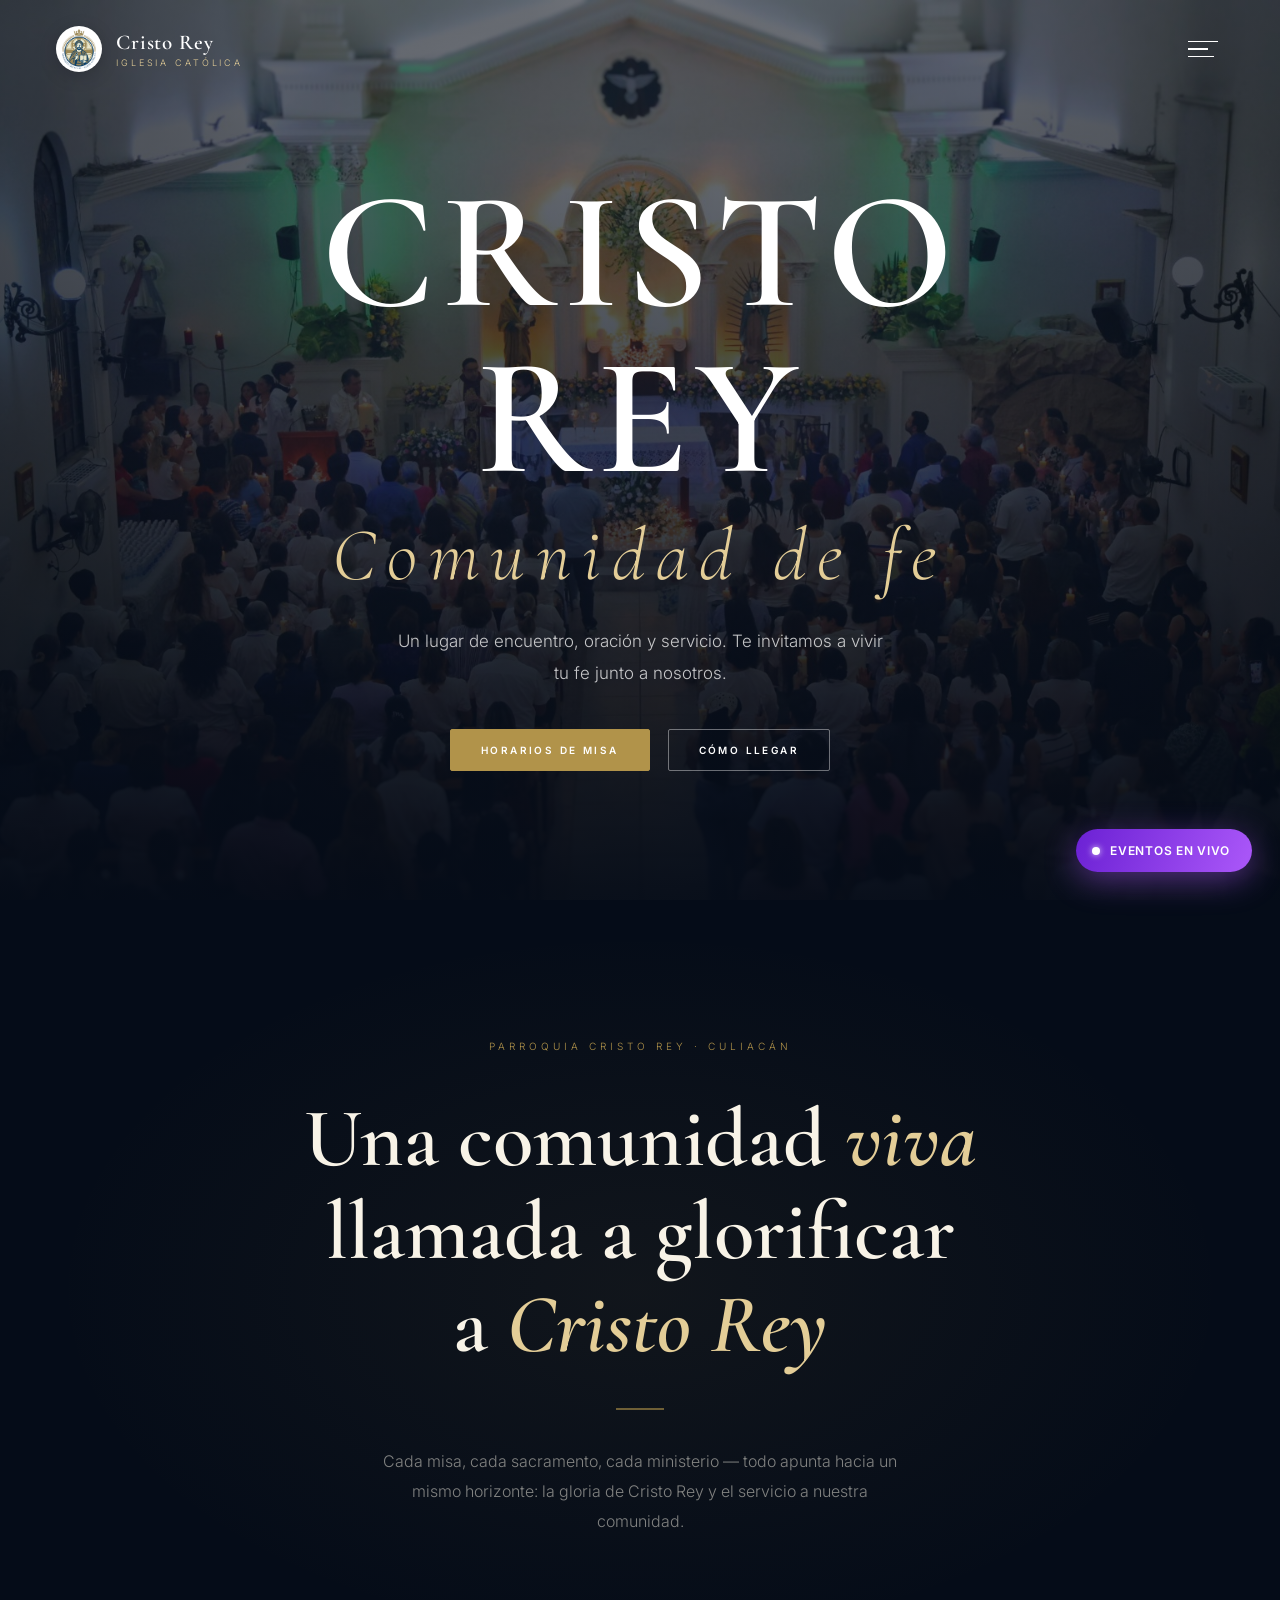
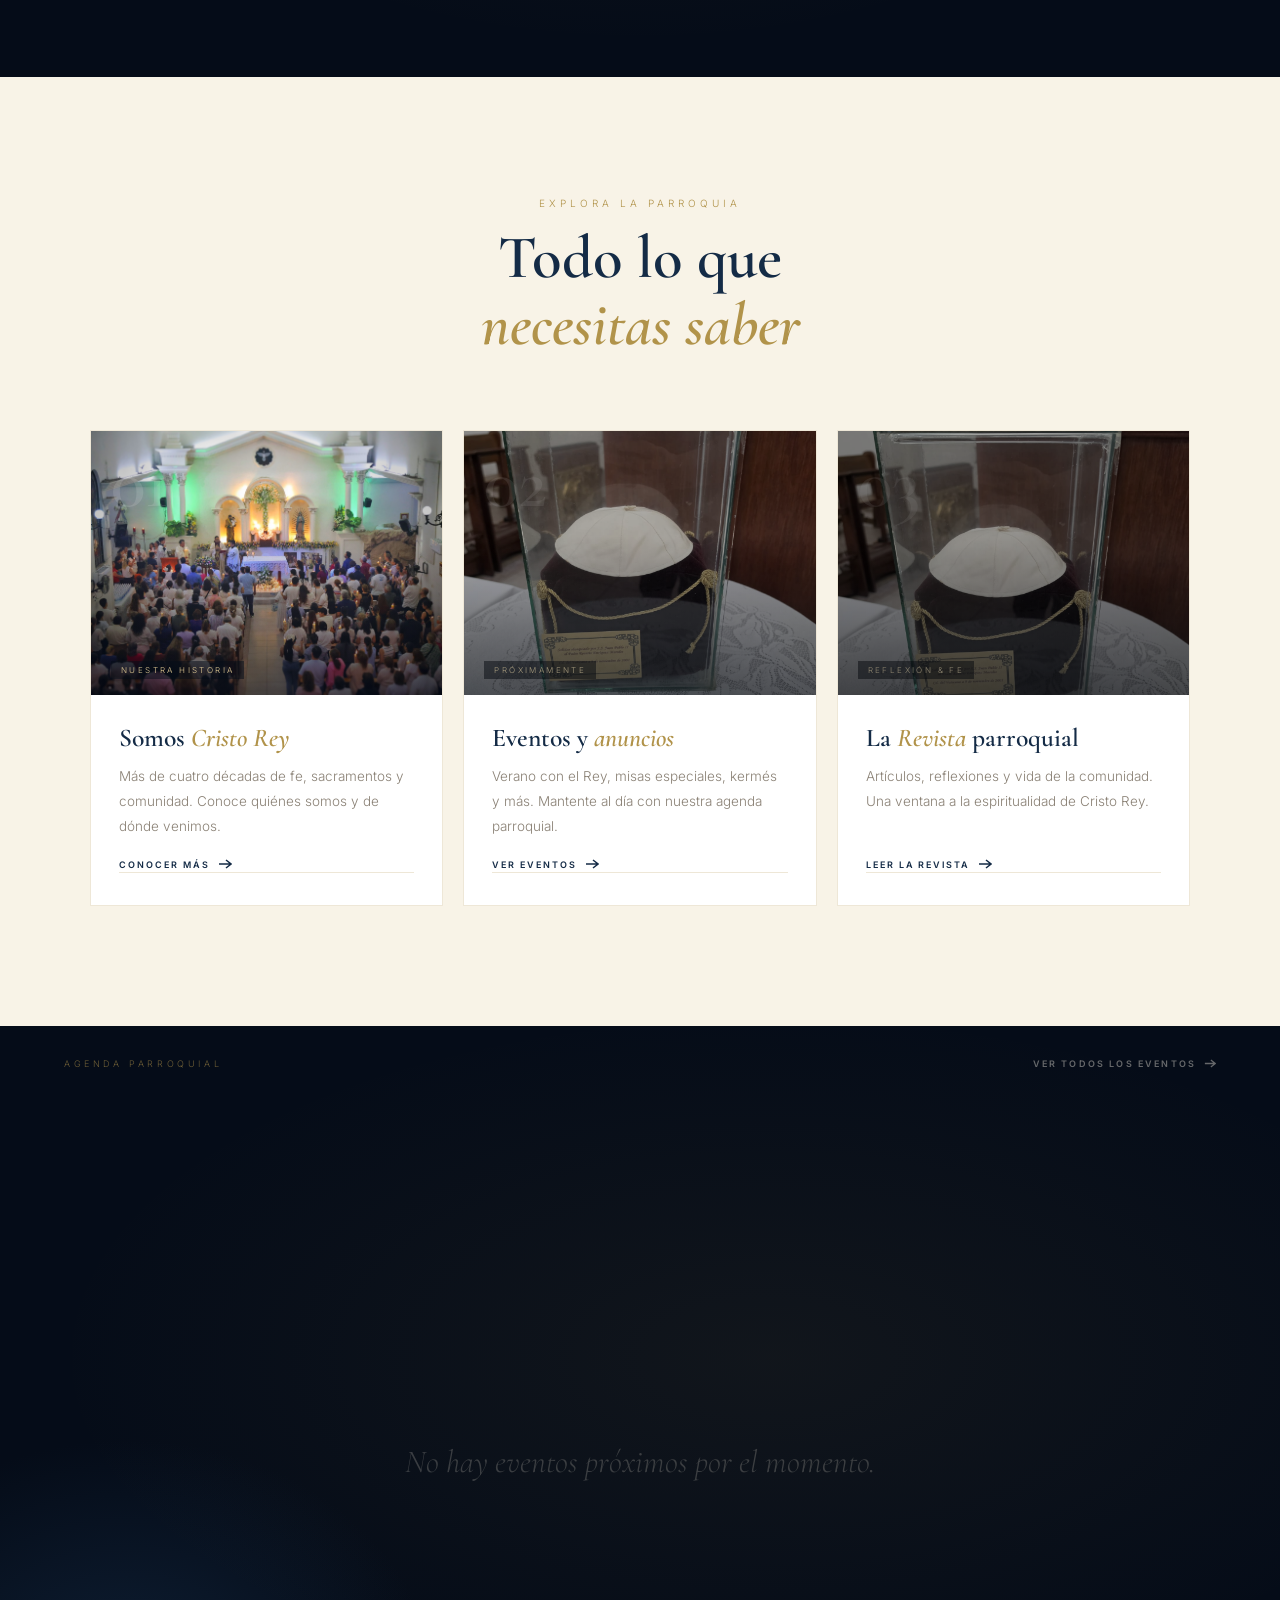
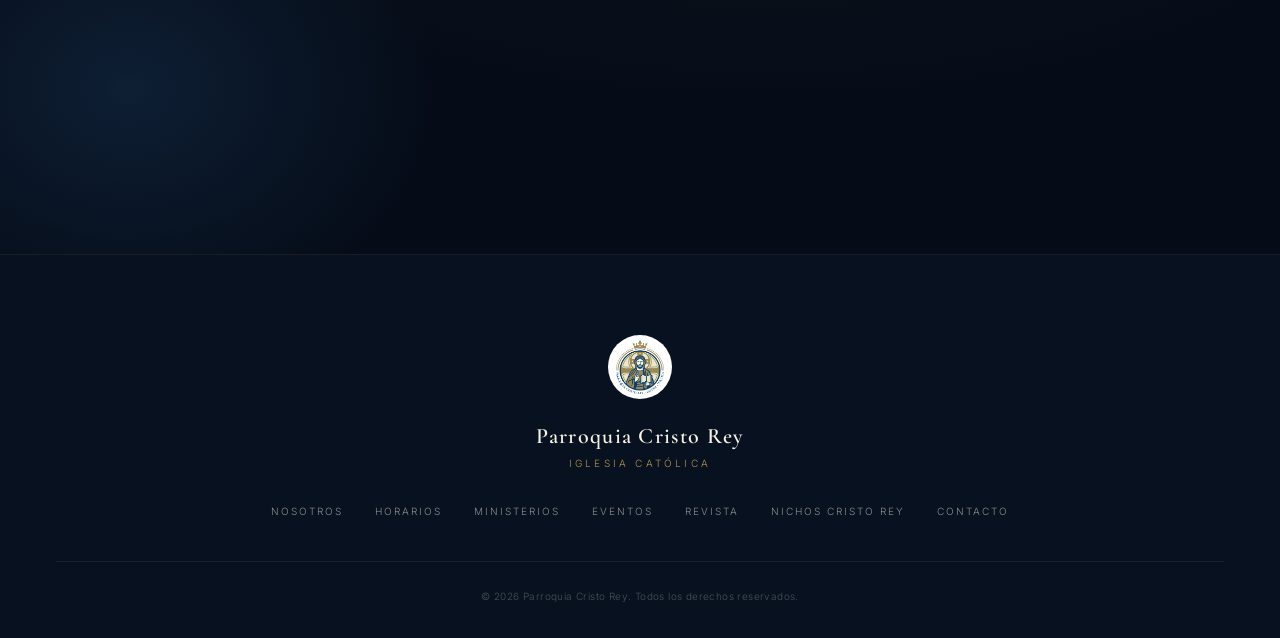
==== commit d384471d: "Publish: hero buttons restored, events float button" ====
--- a/index.html
+++ b/index.html
@@ -433,26 +433,28 @@
       display: flex;
       align-items: center;
       gap: 10px;
-      background: #25D366;
+      background: linear-gradient(110deg, #6b21d4, #a855f7, #7c3aed, #6b21d4);
+      background-size: 300% 100%;
       color: #fff;
       border-radius: 50px;
-      padding: 14px 20px 14px 16px;
-      box-shadow: 0 8px 32px rgba(37,211,102,0.35);
+      padding: 14px 22px 14px 16px;
+      box-shadow: 0 8px 32px rgba(168,85,247,0.45), 0 0 0 0 rgba(168,85,247,0.3);
       text-decoration: none;
       font-family: 'Inter', sans-serif;
       font-size: 12px;
       font-weight: 600;
-      letter-spacing: 0.04em;
+      letter-spacing: 0.06em;
+      text-transform: uppercase;
       transition: transform 0.25s, box-shadow 0.25s;
-      animation: waIn 0.6s ease 1.5s both;
-    }
-    .wa-float:hover { transform: translateY(-3px); box-shadow: 0 14px 40px rgba(37,211,102,0.45); }
+      animation: waIn 0.6s ease 1.5s both, chipFlow 3s linear 2s infinite, floatPulse 2.4s ease-in-out 2.5s infinite;
+    }
+    .wa-float:hover { transform: translateY(-4px); box-shadow: 0 18px 48px rgba(168,85,247,0.6), 0 0 60px rgba(168,85,247,0.25); }
     @keyframes waIn { from { opacity:0; transform:translateY(20px); } to { opacity:1; transform:translateY(0); } }
-    .wa-float svg { width: 22px; height: 22px; fill: #fff; flex-shrink: 0; }
+    @keyframes floatPulse { 0%,100%{box-shadow:0 8px 32px rgba(168,85,247,0.45),0 0 0 0 rgba(168,85,247,0.3)} 50%{box-shadow:0 8px 32px rgba(168,85,247,0.45),0 0 0 10px rgba(168,85,247,0)} }
+    .wa-float-dot { width: 8px; height: 8px; border-radius: 50%; background: #fff; flex-shrink: 0; box-shadow: 0 0 6px rgba(255,255,255,0.8); animation: pulse 1.5s ease-in-out infinite; }
     .wa-float-label { white-space: nowrap; }
     @media (max-width: 600px) {
-      .wa-float { padding: 11px 14px 11px 12px; bottom: 18px; right: 14px; font-size: 11px; gap: 8px; }
-      .wa-float svg { width: 20px; height: 20px; }
+      .wa-float { padding: 11px 16px 11px 12px; bottom: 18px; right: 14px; font-size: 10px; gap: 8px; }
     }
   </style>
 </head>
@@ -521,11 +523,8 @@
     <h1>Cristo Rey<em>Comunidad de fe</em></h1>
     <p>Un lugar de encuentro, oración y servicio. Te invitamos a vivir tu fe junto a nosotros.</p>
     <div class="hero-cta">
-      <a class="hero-ev-chip" href="#eventsSec" onclick="document.getElementById('eventsSec').scrollIntoView({behavior:'smooth'});return false;">
-        <span class="chip-dot"></span>
-        <span class="chip-text">Ver eventos de esta semana</span>
-        <span class="chip-arrow">↓</span>
-      </a>
+      <a class="btn btn-gold" href="horarios/">Horarios de Misa</a>
+      <a class="btn btn-outline" href="contacto/">Cómo llegar</a>
     </div>
   </div>
 </section>
@@ -887,9 +886,9 @@
 </script>
 
 <!-- WHATSAPP FLOAT -->
-<a class="wa-float" href="https://whatsapp.com/channel/0029Vb7XLd34yltYBiUqMq2r" target="_blank" rel="noopener" aria-label="Seguir canal de WhatsApp">
-  <svg viewBox="0 0 24 24" xmlns="http://www.w3.org/2000/svg"><path d="M17.472 14.382c-.297-.149-1.758-.867-2.03-.967-.273-.099-.471-.148-.67.15-.197.297-.767.966-.94 1.164-.173.199-.347.223-.644.075-.297-.15-1.255-.463-2.39-1.475-.883-.788-1.48-1.761-1.653-2.059-.173-.297-.018-.458.13-.606.134-.133.298-.347.446-.52.149-.174.198-.298.298-.497.099-.198.05-.371-.025-.52-.075-.149-.669-1.612-.916-2.207-.242-.579-.487-.5-.669-.51-.173-.008-.371-.01-.57-.01-.198 0-.52.074-.792.372-.272.297-1.04 1.016-1.04 2.479 0 1.462 1.065 2.875 1.213 3.074.149.198 2.096 3.2 5.077 4.487.709.306 1.262.489 1.694.625.712.227 1.36.195 1.871.118.571-.085 1.758-.719 2.006-1.413.248-.694.248-1.289.173-1.413-.074-.124-.272-.198-.57-.347m-5.421 7.403h-.004a9.87 9.87 0 01-5.031-1.378l-.361-.214-3.741.982.998-3.648-.235-.374a9.86 9.86 0 01-1.51-5.26c.001-5.45 4.436-9.884 9.888-9.884 2.64 0 5.122 1.03 6.988 2.898a9.825 9.825 0 012.893 6.994c-.003 5.45-4.437 9.884-9.885 9.884m8.413-18.297A11.815 11.815 0 0012.05 0C5.495 0 .16 5.335.157 11.892c0 2.096.547 4.142 1.588 5.945L.057 24l6.305-1.654a11.882 11.882 0 005.683 1.448h.005c6.554 0 11.89-5.335 11.893-11.893a11.821 11.821 0 00-3.48-8.413z"/></svg>
-  <span class="wa-float-label">Noticias y eventos →</span>
+<a class="wa-float" href="#eventsSec" onclick="document.getElementById('eventsSec').scrollIntoView({behavior:'smooth'});return false;" aria-label="Ver eventos de esta semana">
+  <span class="wa-float-dot"></span>
+  <span class="wa-float-label">Eventos en vivo</span>
 </a>
 </body>
 </html>
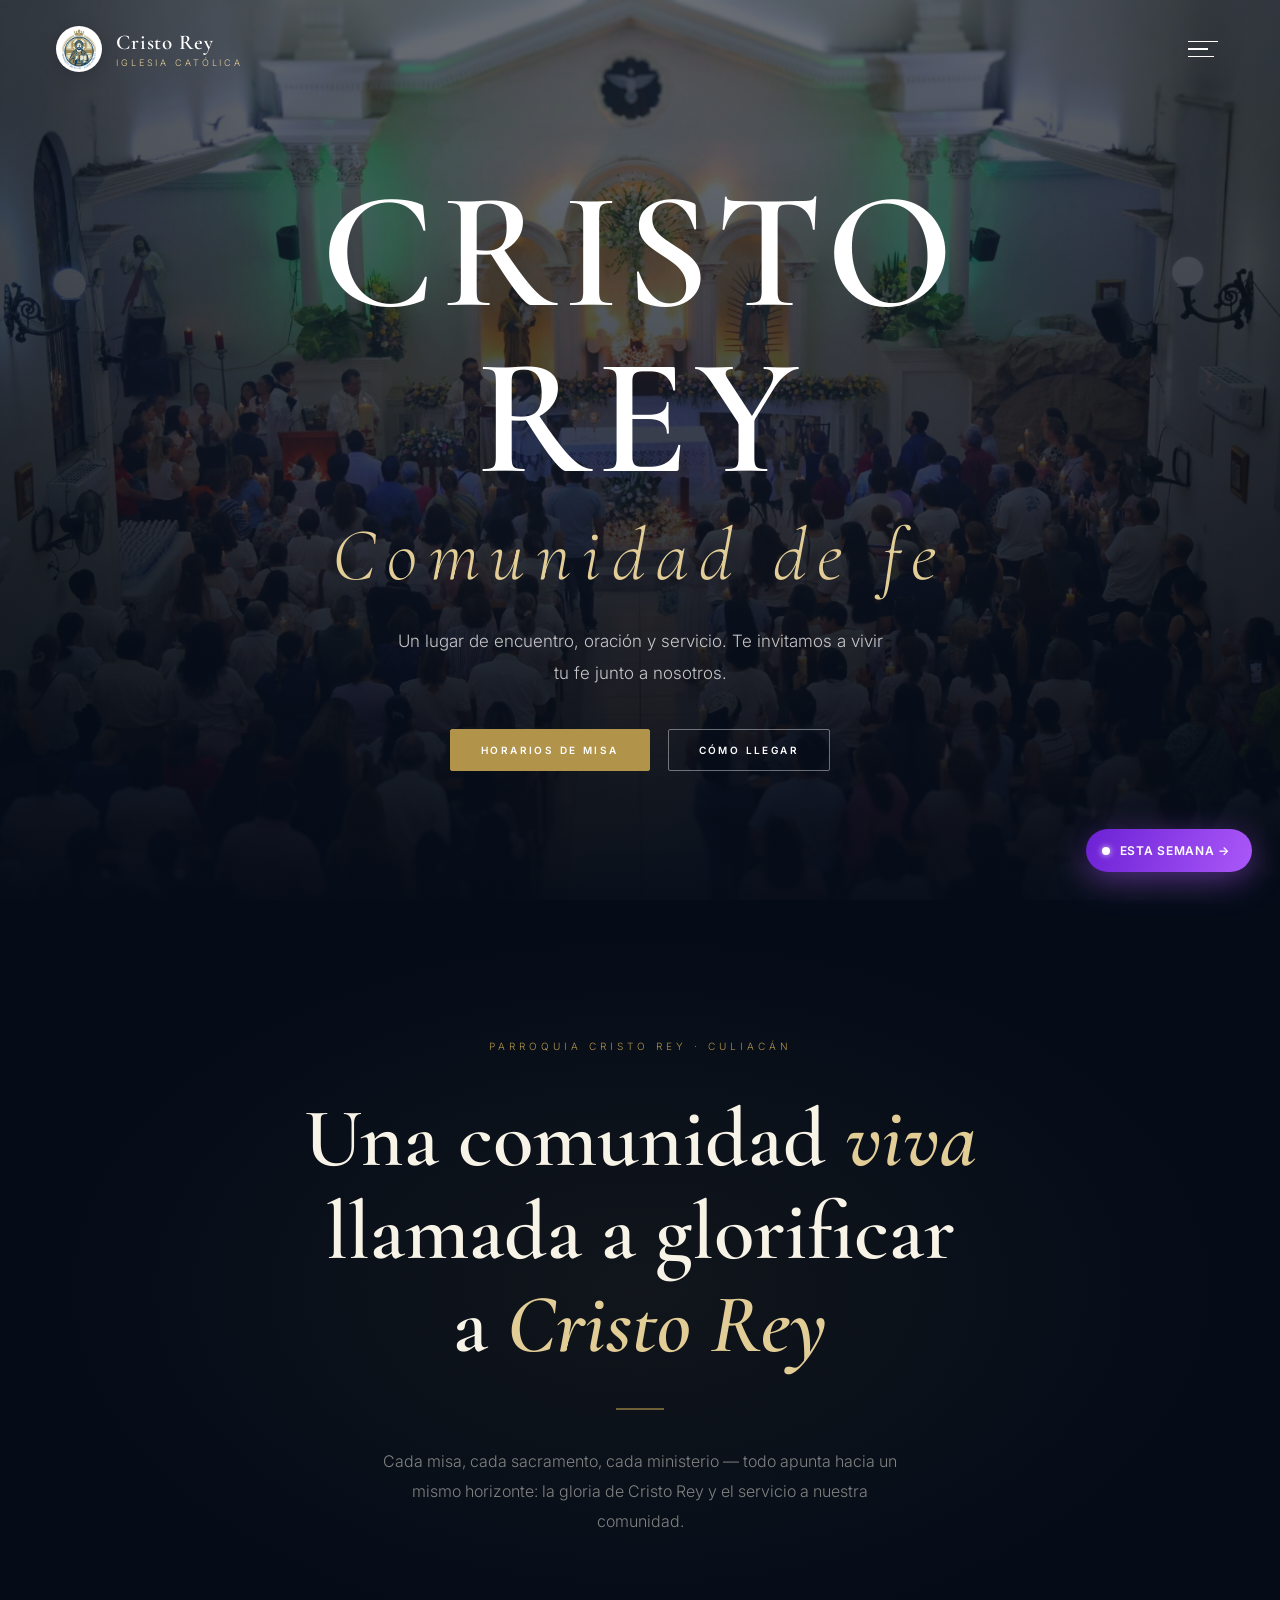
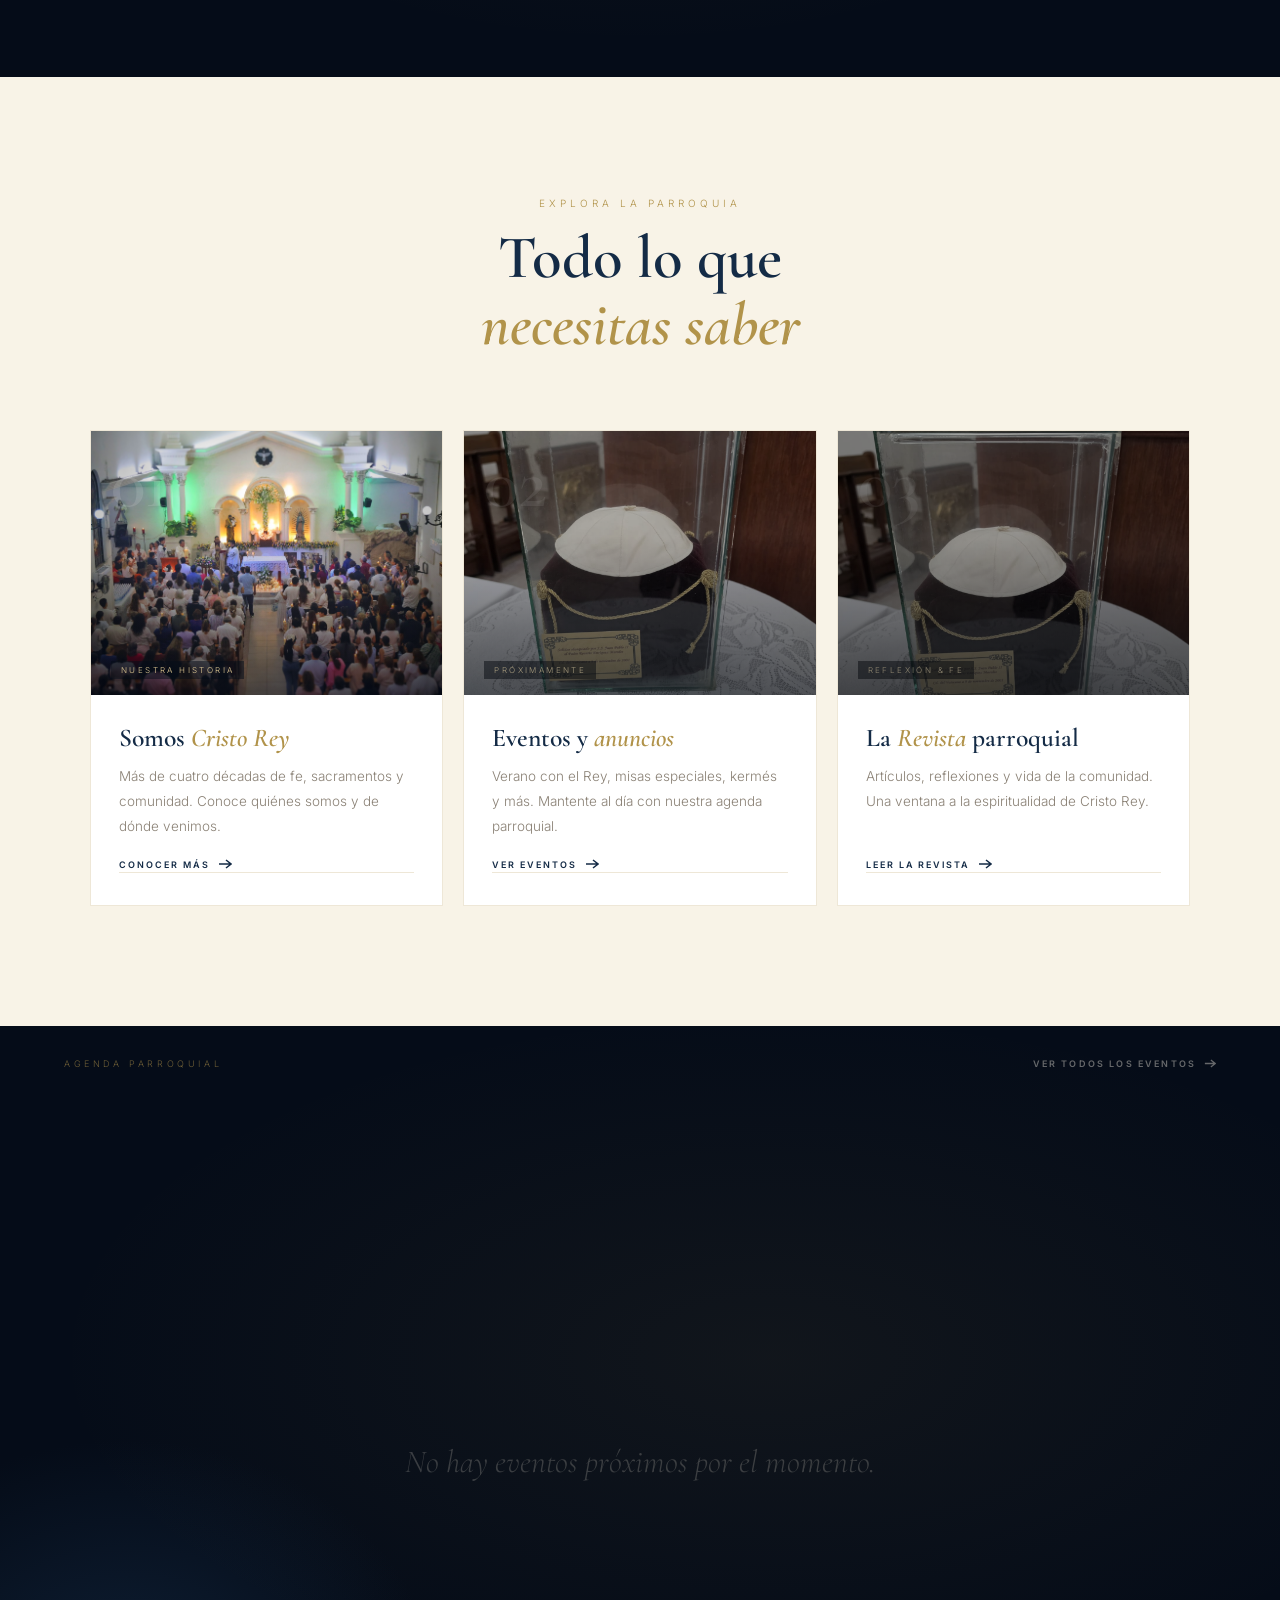
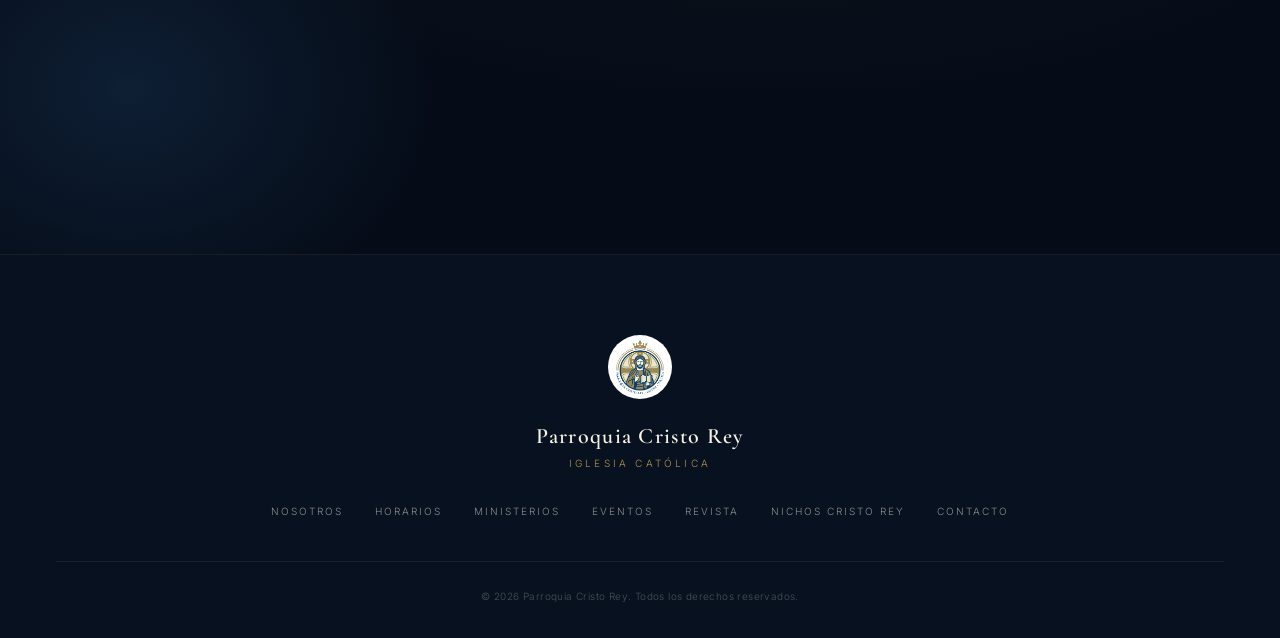
==== commit c072730a: "Float button: change label to Esta semana" ====
--- a/index.html
+++ b/index.html
@@ -888,7 +888,7 @@
 <!-- WHATSAPP FLOAT -->
 <a class="wa-float" href="#eventsSec" onclick="document.getElementById('eventsSec').scrollIntoView({behavior:'smooth'});return false;" aria-label="Ver eventos de esta semana">
   <span class="wa-float-dot"></span>
-  <span class="wa-float-label">Eventos en vivo</span>
+  <span class="wa-float-label">Esta semana →</span>
 </a>
 </body>
 </html>
